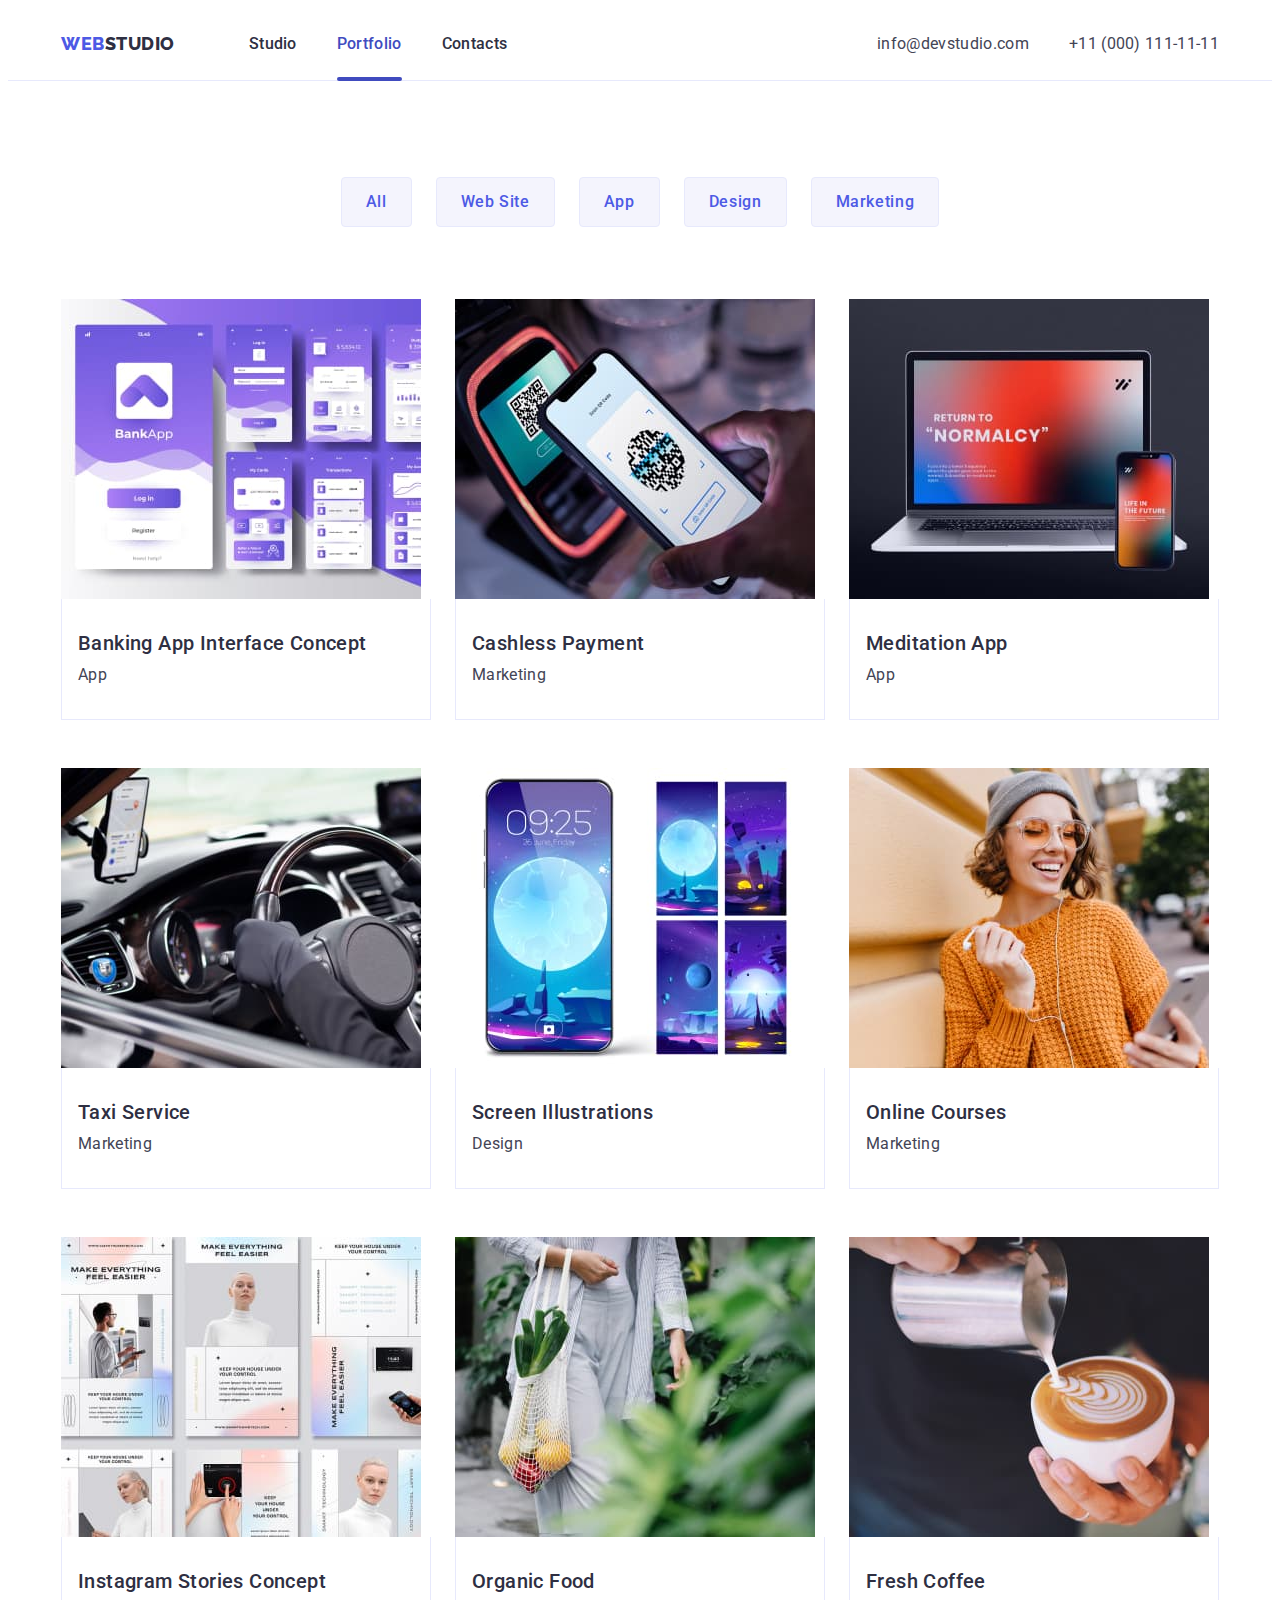
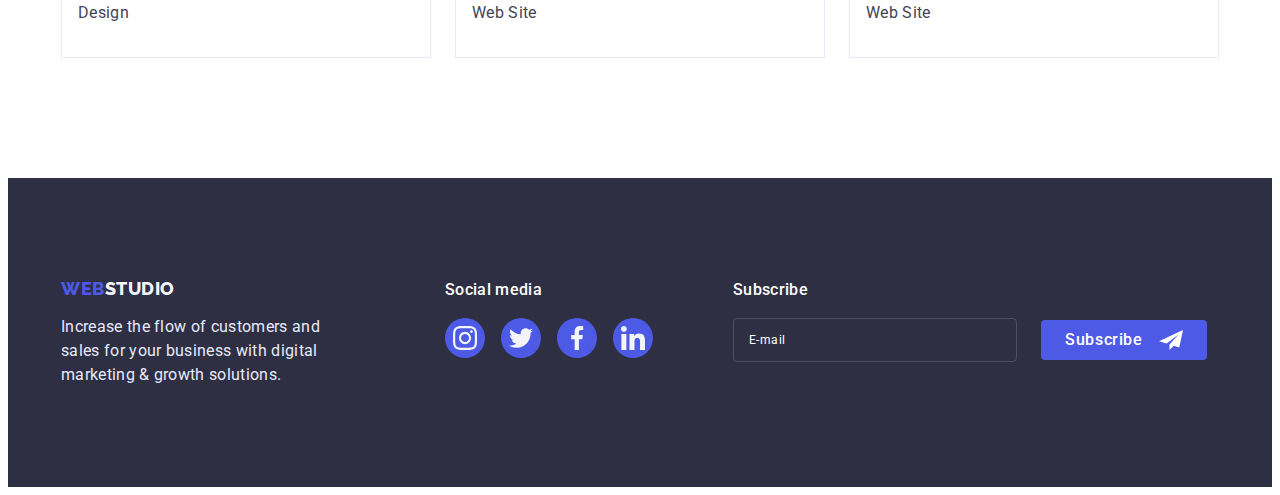
==== portfolio.html @ 62ada39b "Initial commit" ====
<!DOCTYPE html>
<html lang="en">
  <head>
    <meta charset="UTF-8" />
    <meta http-equiv="X-UA-Compatible" content="IE=edge" />
    <meta name="viewport" content="width=device-width, initial-scale=1.0" />
    <link rel="preconnect" href="https://fonts.googleapis.com" />
    <link rel="preconnect" href="https://fonts.gstatic.com" crossorigin />
    <link
      href="https://fonts.googleapis.com/css2?family=Raleway:wght@800&family=Roboto:wght@400;500;700;900&display=swap"
      rel="stylesheet"
    />
    <link
      rel="stylesheet"
      href="https://cdnjs.cloudflare.com/ajax/libs/modern-normalize/1.1.0/modern-normalize.min.css"
      integrity="sha512-wpPYUAdjBVSE4KJnH1VR1HeZfpl1ub8YT/NKx4PuQ5NmX2tKuGu6U/JRp5y+Y8XG2tV+wKQpNHVUX03MfMFn9Q=="
      crossorigin="anonymous"
      referrerpolicy="no-referrer"
    />
    <title>Portfolio</title>
    <link rel="stylesheet" href="./css/styles.css" />
  </head>
  <body>
    <!-- header -->
    <header class="header">
      <div class="header-container container">
        <nav class="header-nav">
          <a href="./index.html" class="header-logo link">
            Web<span class="logo-web">Studio</span>
          </a>

          <ul class="header-list list">
            <li class="header-item">
              <a href="./index.html" class="header-link link">Studio</a>
            </li>

            <li class="header-item">
              <a href="./portfolio.html" class="header-link link active"
                >Portfolio</a
              >
            </li>

            <li class="header-item">
              <a href="" class="header-link link">Contacts</a>
            </li>
          </ul>
        </nav>

        <address class="header-address">
          <ul class="header-adderess-list list">
            <li class="header-adderess-item">
              <a
                href="mailto:info@devstudio.com"
                class="header-address-link link"
                >info@devstudio.com</a
              >
            </li>

            <li class="header-adder-item">
              <a href="tel:+110001111111" class="header-address-link link"
                >+11 (000) 111-11-11</a
              >
            </li>
          </ul>
        </address>
      </div>
    </header>

    <!-- main -->
    <main>
      <section class="portfolio">
        <div class="container">
          <h1 class="visually-hidden">Portfolio</h1>
          <ul class="filters-list list">
            <li class="filters-item">
              <button type="button" class="filters-btn">All</button>
            </li>
            <li class="filters-item">
              <button type="button" class="filters-btn">Web Site</button>
            </li>
            <li class="filters-item">
              <button type="button" class="filters-btn">App</button>
            </li>
            <li class="filters-item">
              <button type="button" class="filters-btn">Design</button>
            </li>
            <li class="filters-item">
              <button type="button" class="filters-btn">Marketing</button>
            </li>
          </ul>

          <ul class="exemple-list list">
            <li class="exemple-item">
              <a href="#" class="exemple-link link"
                ><div class="exemple-cover-wrap">
                  <img
                    src="./images/portfolio/1.jpg"
                    alt="Banking App"
                    width="360"
                    height="300"
                  />
                  <p class="exemple-cover-text">
                    14 Stylish and User-Friendly App Design Concepts · Task
                    Manager App · Calorie Tracker App · Exotic Fruit Ecommerce
                    App · Cloud Storage App
                  </p>
                </div>
                <div class="card-tumb">
                  <h2 class="exemple-subtite">Banking App Interface Concept</h2>
                  <p class="exemple-text">App</p>
                </div>
              </a>
            </li>
            <li class="exemple-item">
              <a href="#" class="exemple-link link">
                <div class="exemple-cover-wrap">
                  <img
                    src="./images/portfolio/2.jpg"
                    alt="Cashless Payment"
                    width="360"
                    height="300"
                  />

                  <p class="exemple-cover-text">
                    14 Stylish and User-Friendly App Design Concepts · Task
                    Manager App · Calorie Tracker App · Exotic Fruit Ecommerce
                    App · Cloud Storage App
                  </p>
                </div>
                <div class="card-tumb">
                  <h2 class="exemple-subtite">Cashless Payment</h2>
                  <p class="exemple-text">Marketing</p>
                </div>
              </a>
            </li>
            <li class="exemple-item">
              <a href="#" class="exemple-link link">
                <div class="exemple-cover-wrap">
                  <img
                    src="./images/portfolio/3.jpg"
                    alt="Meditation App"
                    width="360"
                    height="300"
                  />

                  <p class="exemple-cover-text">
                    14 Stylish and User-Friendly App Design Concepts · Task
                    Manager App · Calorie Tracker App · Exotic Fruit Ecommerce
                    App · Cloud Storage App
                  </p>
                </div>
                <div class="card-tumb">
                  <h2 class="exemple-subtite">Meditation App</h2>
                  <p class="exemple-text">App</p>
                </div>
              </a>
            </li>
            <li class="exemple-item">
              <a href="#" class="exemple-link link">
                <div class="exemple-cover-wrap">
                  <img
                    src="./images/portfolio/4.jpg"
                    alt="Taxi Service"
                    width="360"
                    height="300"
                  />

                  <p class="exemple-cover-text">
                    14 Stylish and User-Friendly App Design Concepts · Task
                    Manager App · Calorie Tracker App · Exotic Fruit Ecommerce
                    App · Cloud Storage App
                  </p>
                </div>
                <div class="card-tumb">
                  <h2 class="exemple-subtite">Taxi Service</h2>
                  <p class="exemple-text">Marketing</p>
                </div>
              </a>
            </li>
            <li class="exemple-item">
              <a href="#" class="exemple-link link">
                <div class="exemple-cover-wrap">
                  <img
                    src="./images/portfolio/5.jpg"
                    alt="Screen Illustrations"
                    width="360"
                    height="300"
                  />

                  <p class="exemple-cover-text">
                    14 Stylish and User-Friendly App Design Concepts · Task
                    Manager App · Calorie Tracker App · Exotic Fruit Ecommerce
                    App · Cloud Storage App
                  </p>
                </div>
                <div class="card-tumb">
                  <h2 class="exemple-subtite">Screen Illustrations</h2>
                  <p class="exemple-text">Design</p>
                </div>
              </a>
            </li>
            <li class="exemple-item">
              <a href="#" class="exemple-link link">
                <div class="exemple-cover-wrap">
                  <img
                    src="./images/portfolio/6.jpg"
                    alt="Online Courses"
                    width="360"
                    height="300"
                  />

                  <p class="exemple-cover-text">
                    14 Stylish and User-Friendly App Design Concepts · Task
                    Manager App · Calorie Tracker App · Exotic Fruit Ecommerce
                    App · Cloud Storage App
                  </p>
                </div>
                <div class="card-tumb">
                  <h2 class="exemple-subtite">Online Courses</h2>
                  <p class="exemple-text">Marketing</p>
                </div>
              </a>
            </li>
            <li class="exemple-item">
              <a href="#" class="exemple-link link">
                <div class="exemple-cover-wrap">
                  <img
                    src="./images/portfolio/7.jpg"
                    alt="Instagram Stories Concept"
                    width="360"
                    height="300"
                  />

                  <p class="exemple-cover-text">
                    14 Stylish and User-Friendly App Design Concepts · Task
                    Manager App · Calorie Tracker App · Exotic Fruit Ecommerce
                    App · Cloud Storage App
                  </p>
                </div>
                <div class="card-tumb">
                  <h2 class="exemple-subtite">Instagram Stories Concept</h2>
                  <p class="exemple-text">Design</p>
                </div>
              </a>
            </li>
            <li class="exemple-item">
              <a href="#" class="exemple-link link">
                <div class="exemple-cover-wrap">
                  <img
                    src="./images/portfolio/8.jpg"
                    alt="Organic Food"
                    width="360"
                    height="300"
                  />

                  <p class="exemple-cover-text">
                    14 Stylish and User-Friendly App Design Concepts · Task
                    Manager App · Calorie Tracker App · Exotic Fruit Ecommerce
                    App · Cloud Storage App
                  </p>
                </div>
                <div class="card-tumb">
                  <h2 class="exemple-subtite">Organic Food</h2>
                  <p class="exemple-text">Web Site</p>
                </div>
              </a>
            </li>
            <li class="exemple-item">
              <a href="#" class="exemple-link link">
                <div class="exemple-cover-wrap">
                  <img
                    src="./images/portfolio/9.jpg"
                    alt="Fresh Coffee"
                    width="360"
                    height="300"
                  />

                  <p class="exemple-cover-text">
                    14 Stylish and User-Friendly App Design Concepts · Task
                    Manager App · Calorie Tracker App · Exotic Fruit Ecommerce
                    App · Cloud Storage App
                  </p>
                </div>
                <div class="card-tumb">
                  <h2 class="exemple-subtite">Fresh Coffee</h2>
                  <p class="exemple-text">Web Site</p>
                </div>
              </a>
            </li>
          </ul>
        </div>
      </section>
    </main>

    <!-- footer -->
    <footer class="footer">
      <div class="footer-container container">
        <div class="footer-info">
          <a href="./index.html" class="footer-logo link">
            Web
            <span class="footer-logo-studio">Studio</span>
          </a>
          <p class="footer-text">
            Increase the flow of customers and sales for
            your business with digital marketing & growth
            solutions.
          </p>
        </div>
        <div class="footer-soc">
          <h3 class="footer-soc-title">Social media</h3>
          <ul class="footer-soc-list list">
            <li class="footer-soc-item">
              <a href="" class="footer-soc-link link">
                <svg
                  class="footer-soc-icon"
                  width="24"
                  height="24"
                >
                  <use
                    href="./images/icons.svg#icon-instagram"
                  ></use>
                </svg>
              </a>
            </li>
            <li class="footer-soc-item">
              <a href="" class="footer-soc-link link">
                <svg
                  class="footer-soc-icon"
                  width="24"
                  height="24"
                >
                  <use
                    href="./images/icons.svg#icon-twitter"
                  ></use>
                </svg>
              </a>
            </li>
            <li class="footer-soc-item">
              <a href="" class="footer-soc-link link">
                <svg
                  class="footer-soc-icon"
                  width="24"
                  height="24"
                >
                  <use
                    href="./images/icons.svg#icon-facebook"
                  ></use>
                </svg>
              </a>
            </li>
            <li class="footer-soc-item">
              <a href="" class="footer-soc-link link">
                <svg
                  class="footer-soc-icon"
                  width="24"
                  height="24"
                >
                  <use
                    href="./images/icons.svg#icon-linkedin"
                  ></use>
                </svg>
              </a>
            </li>
          </ul>
        </div>
        <div class="footer-subscribe">
          <h3 class="footer-subscribe-title">Subscribe</h3>
          <form class="footer-subscribe-form">
            <input
              type="email"
              name="subscribe-email"
              id="subscribe-email"
              class="footer-subscribe-email"
              required
              placeholder=" "
            />
            <label for="subscribe-email" class="footer-subscribe-label"
              >E-mail</label
            >
            <button
              class="footer-subscribe-btn"
              type="submit"
            >
             Subscribe
              <svg width="24" height="24" class="footer-subscribe-btn-icon">
                <use href="./images/icons.svg#icon-telegram"></use>
              </svg>
            </button>
          </form>
        </div>
      </div>
    </footer>
  </body>
</html>
---- css/styles.css ----
:root {
  --color-iris: #4d5ae5ff;
  --color-ocean: #404bbfff;
  --color-navy-blue: #2e2f42ff;
  --color-green: #31d0aaff;
  --color-slate: #434455ff;
  --color-light-slate: #8e8f99ff;
  --color-cornflower: #e7e9fcff;
  --color-cloud: #f4f4fdff;
  --color-navy-blue-modal: #2e2f4266;
  --color-grey: #2e2f42b3;
  --color-white: #ffffff;
  --color-modal: #fcfcfc;
  --box-shadow-card: 0px 1px 6px rgba(46, 47, 66, 0.08),
    0px 1px 1px rgba(46, 47, 66, 0.16),
    0px 2px 1px rgba(46, 47, 66, 0.08);
  --box-shadow-btn: 0px 3px 1px rgba(0, 0, 0, 0.1),
    0px 2px 1px rgba(0, 0, 0, 0.08),
    0px 2px 2px rgba(0, 0, 0, 0.12);
}

p,
h1,
h2,
h3,
h4,
h5,
h6 {
  margin: 0;
}

ul {
  margin: 0;
  padding-left: 0;
}
img {
  display: block;
  max-width: 100%;
  height: auto;
}

button {
  display: block;
  cursor: pointer;
}

body {
  background-color: var(--color-white);
  font-family: "Roboto", sans-serif;
  color: var(--color-slate);
}

.list {
  list-style: none;
}

.link {
  text-decoration: none;
}
.container {
  width: 1158px;
  padding: 0 15px;
  margin: 0 auto;
}
.section {
  padding-top: 120px;
  padding-bottom: 120px;
}

.no-scroll {
  overflow: hidden;
}

.visually-hidden {
  position: absolute;
  width: 1px;
  height: 1px;
  margin: -1px;
  border: 0;
  padding: 0;

  clip: rect(0 0 0 0);
  overflow: hidden;
}
/* ---------------------------------HEADER-------------------------------- */
.header {
  border-bottom: 1px solid var(--color-cornflower);
}

.header-container {
  display: flex;
  align-items: center;
  padding-top: 24px;
  padding-bottom: 24px;
}

.header-nav {
  display: flex;
  gap: 74px;
}

.header-logo {
  font-family: "Raleway", sans-serif;
  font-weight: 800;
  font-size: 18px;
  line-height: 1.17;
  display: flex;
  align-items: center;
  letter-spacing: 0.03em;
  text-transform: uppercase;
  color: var(--color-iris);
}

.logo-web {
  color: var(--color-navy-blue);
}

.header-list {
  display: flex;
  gap: 40px;
}

.header-link {
  font-weight: 500;
  font-size: 16px;
  line-height: 1.5;
  letter-spacing: 0.02em;
  color: var(--color-navy-blue);

  transition: color 250ms cubic-bezier(0.4, 0, 0.2, 1);
}

.header-link:is(:hover, :focus) {
  color: var(--color-ocean);
}

.active {
  position: relative;
  color: var(--color-ocean);
}

.active::after {
  content: "";
  position: absolute;
  left: 0;
  bottom: -28px;
  width: 100%;
  height: 4px;
  border-radius: 2px;
  background-color: var(--color-ocean);
  display: block;
}

.header-address {
  font-style: normal;
  margin-left: auto;
}

.header-adderess-list {
  display: flex;
  gap: 40px;
}

.header-address-link {
  font-size: 16px;
  line-height: 1.5;
  letter-spacing: 0.02em;
  color: var(--color-slate);

  transition: color 250ms cubic-bezier(0.4, 0, 0.2, 1);
}

.header-address-link:is(:hover, :focus) {
  color: var(--color-ocean);
}

/* ---------------------------------HERO-------------------------------- */
.hero {
  max-width: 1440px;
  height: 600px;
  margin: 0 auto;
  background-color: var(--color-navy-blue);
  background-image: linear-gradient(
      rgba(46, 47, 66, 0.7),
      rgba(46, 47, 66, 0.7)
    ),
    url(../images/hero-bg.jpg);
  max-width: 1440px;
  background-repeat: no-repeat;
  background-position: center;
  background-size: cover;
}

.hero-container {
  padding: 188px 0;
}
.hero-title {
  max-width: 496px;
  font-size: 56px;
  line-height: 1.07;
  letter-spacing: 0.02em;
  color: var(--color-white);
  text-align: center;
  margin: 0 auto 48px;
}

.hero-btn {
  font-family: inherit;
  font-weight: 500;
  font-size: 16px;
  line-height: 1.5;
  letter-spacing: 0.04em;
  color: var(--color-white);
  background-color: var(--color-iris);
  border-radius: 4px;
  border: 0;
  padding: 16px 32px;
  margin: 0 auto;

  transition: background-color 250ms
    cubic-bezier(0.4, 0, 0.2, 1);
}

.hero-btn:is(:hover, :focus) {
  background-color: var(--color-ocean);
}

/* ---------------------------------SECTION1 OPTION-------------------------------- */
.option-list {
  display: flex;
  gap: 24px;
}

.option-item {
  width: calc((100%-72) / 4);
}

.option-icon-wrap {
  width: 100%;
  height: 112px;
  border-radius: 4%;
  background-color: var(--color-cloud);
  display: flex;
  align-items: center;
  justify-content: center;
  margin-bottom: 8px;
}

.option-subtitle {
  font-weight: 500;
  font-size: 20px;
  line-height: 1.2;
  letter-spacing: 0.02em;
  color: var(--color-navy-blue);
  padding-bottom: 8px;
}

.option-text {
  font-size: 16px;
  line-height: 1.5;
  letter-spacing: 0.02em;
}

/* ---------------------------------SECTION2 WORKS-------------------------------- */
.works-container {
  padding-bottom: 120px;
}

.works-title {
  font-size: 36px;
  line-height: 1.11;
  text-align: center;
  letter-spacing: 0.02em;
  text-transform: capitalize;
  color: var(--color-navy-blue);
  margin-bottom: 72px;
}

.works-list {
  display: flex;
  gap: 24px;
}

/* ---------------------------------SECTION3 TEAM -------------------------------- */
.team {
  background-color: var(--color-cloud);
}

.team-title {
  font-size: 36px;
  line-height: 1.11;
  text-align: center;
  letter-spacing: 0.02em;
  text-transform: capitalize;
  color: var(--color-navy-blue);
  margin-bottom: 72px;
}

.team-list {
  display: flex;
  gap: 24px;
}

.team-item {
  width: calc((100%-72px) / 4);
  background-color: var(--color-white);
  box-shadow: var(--box-shadow-card);
}

.team-item > .info {
  padding: 32px 16px;
  text-align: center;
}

.team-subtitle {
  font-weight: 500;
  font-size: 20px;
  line-height: 1.2;
  letter-spacing: 0.02em;
  color: var(--color-navy-blue);
  margin-bottom: 8px;
}

.team-text {
  font-size: 16px;
  line-height: 1.5;
  letter-spacing: 0.02em;
  margin-bottom: 8px;
}

.team-soc-list {
  display: flex;
  justify-content: center;
  gap: 24px;
}

.team-soc-item {
  width: 40px;
  height: 40px;
}

.team-soc-link {
  width: 100%;
  height: 100%;
  border-radius: 50%;
  background-color: var(--color-iris);
  display: flex;
  align-items: center;
  justify-content: center;
  color: var(--color-cloud);
  transition: background-color 250ms
    cubic-bezier(0.4, 0, 0.2, 1);
}

.team-soc-icon {
  fill: currentColor;
}

.team-soc-link:is(:hover, :focus) {
  background-color: var(--color-ocean);
}
/* ---------------------------------CUSTOMERS-------------------------------- */
.customers-title {
  font-weight: 700;
  font-size: 36px;
  line-height: 1.11;
  text-align: center;
  letter-spacing: 0.02em;
  text-transform: capitalize;
  color: var(--color-navy-blue);
  margin-bottom: 72px;
}

.customers-list {
  display: flex;
  justify-content: center;
  gap: 24px;
}

.customer-item {
  width: calc((100%-120px) / 6);
  height: 88px;
}
.customer-link {
  width: 100%;
  height: 100%;
  border-radius: 4px;
  display: flex;
  align-items: center;
  justify-content: center;
  color: var(--color-light-slate);
  border: 1px solid var(--color-light-slate);

  transition: color 250ms cubic-bezier(0.4, 0, 0.2, 1),
    border 250ms cubic-bezier(0.4, 0, 0.2, 1);
}

.customer-icon {
  fill: currentColor;
}

.customer-link:is(:hover, :focus) {
  color: var(--color-ocean);
  border: 1px solid var(--color-ocean);
}
/* ---------------------------------FOOTER-------------------------------- */
.footer {
  background-color: var(--color-navy-blue);
}
.footer-container {
  display: flex;
}
.footer-container {
  padding-top: 100px;
  padding-bottom: 100px;
}

.footer-info {
  margin-right: 120px;
}

.footer-logo {
  font-family: "Raleway", sans-serif;
  font-weight: 800;
  font-size: 18px;
  line-height: 1.17;
  display: flex;
  align-items: center;
  letter-spacing: 0.03em;
  text-transform: uppercase;
  color: var(--color-iris);
  margin-bottom: 16px;
}

.footer-logo-studio {
  color: var(--color-cloud);
}

.footer-text {
  font-size: 16px;
  line-height: 1.5;
  letter-spacing: 0.02em;
  color: var(--color-cornflower);
  width: 264px;
}

.footer-soc {
  margin-right: 80px;
}

.footer-soc-title {
  font-weight: 500;
  font-size: 16px;
  line-height: 1.5;
  letter-spacing: 0.02em;
  color: var(--color-white);
  margin-bottom: 16px;
}
.footer-soc-list {
  display: flex;
  justify-content: center;
  gap: 16px;
}

.footer-soc-item {
  width: 40px;
  height: 40px;
}
.footer-soc-link {
  width: 100%;
  height: 100%;
  border-radius: 50%;
  background-color: var(--color-iris);
  display: flex;
  align-items: center;
  justify-content: center;
  color: var(--color-cloud);
  transition: background-color 250ms
    cubic-bezier(0.4, 0, 0.2, 1);
}

.footer-soc-icon {
  fill: currentColor;
}

.footer-soc-link:is(:hover, :focus) {
  background-color: var(--color-green);
}

.footer-subscribe-title {
  display: block;
  font-weight: 500;
  font-size: 16px;
  line-height: 1.5;
  letter-spacing: 0.02em;
  color: var(--color-white);
  margin-bottom: 16px;
}
.footer-subscribe-form {
  display: flex;
  align-items: center;
  gap: 24px;
}

.footer-subscribe-email {
  position: relative;
  width: 264px;
  height: 40px;
  border: 1px solid var(--color-white);
  outline: transparent;
  opacity: 0.15;
  border-radius: 4px;
  background-color: transparent;
  font-weight: 400;
  font-size: 12px;
  line-height: 2;
  letter-spacing: 0.04em;
  color: var(--color-white);
  padding-left: 16px;
}

.footer-subscribe-label {
  position: absolute;
  font-weight: 400;
  font-size: 12px;
  line-height: 2;
  letter-spacing: 0.04em;
  color: var(--color-white);
  padding-left: 16px;
  opacity: 1;
  transition: transform 250ms cubic-bezier(0.4, 0, 0.2, 1),
    opacity 250ms cubic-bezier(0.4, 0, 0.2, 1);
}

.footer-subscribe-email:focus{
  opacity: 1;
}

.footer-subscribe-email:focus + .footer-subscribe-label,
.footer-subscribe-email:not(:placeholder-shown)
  + .footer-subscribe-label {
  transform: translateY(-100%);
  opacity: 0;
}

.footer-subscribe-btn {
  display: flex;
  font-family: inherit;
  font-weight: 500;
  font-size: 16px;
  line-height: 1.5;
  letter-spacing: 0.04em;
  color: var(--color-white);
  background-color: var(--color-iris);
  border-radius: 4px;
  border: 0;
  padding: 8px 24px;
}
.footer-subscribe-btn-icon {
  fill: currentColor;
  margin-left: 16px;
}

.footer-subscribe-btn:is(:hover, :focus) {
  background-color: var(--color-ocean);
}
/* ---------------------------------PORTFOLIO-------------------------------- */
/* ---------------------------------PORTFOLIO FILTERS-------------------------------- */
.portfolio {
  padding: 96px 0 120px;
}

.filters-list {
  display: flex;
  gap: 24px;
  justify-content: center;
  margin-bottom: 72px;
}

.filters-btn {
  font-family: inherit;
  font-weight: 500;
  font-size: 16px;
  line-height: 1.5;
  padding: 12px 24px;
  text-align: center;
  letter-spacing: 0.04em;
  color: var(--color-iris);
  background: var(--color-cloud);
  border: 1px solid var(--color-cornflower);
  border-radius: 4px;

  transition: color 250ms cubic-bezier(0.4, 0, 0.2, 1),
    background-color 250ms cubic-bezier(0.4, 0, 0.2, 1),
    border 250ms cubic-bezier(0.4, 0, 0.2, 1),
    box-shadow 250ms cubic-bezier(0.4, 0, 0.2, 1);
}

.filters-btn:is(:hover, :focus) {
  color: var(--color-white);
  background-color: var(--color-ocean);
  border: 1px solid var(--color-ocean);
  box-shadow: var(--box-shadow-btn);
}

/* ---------------------------------PORTFOLIO EXEMPLE-------------------------------- */
.exemple-list {
  display: flex;
  flex-wrap: wrap;
  gap: 48px 24px;
}

.exemple-item {
  width: calc((100% - 48px) / 3);

  transition: box-shadow 250ms cubic-bezier(0.4, 0, 0.2, 1);
}

.exemple-item:is(:hover, :focus) {
  box-shadow: var(--box-shadow-card);
}

.exemple-link {
  display: block;
}

.exemple-cover-wrap {
  position: relative;
  overflow: hidden;
}

.exemple-cover-text {
  position: absolute;
  top: 0;
  width: 100%;
  height: 100%;
  font-size: 16px;
  line-height: 1.5;
  letter-spacing: 0.02em;
  color: var(--color-cloud);
  background-color: var(--color-iris);
  padding: 32px 40px;
  transform: translateY(100%);

  transition: transform 250ms cubic-bezier(0.4, 0, 0.2, 1);
}

.exemple-link:is(:hover, :focus) .exemple-cover-text {
  transform: translateY(0);
}

.card-tumb {
  padding: 32px 16px;
  border: 1px solid var(--color-cornflower);
  border-top: none;
}

.exemple-subtite {
  font-weight: 500;
  font-size: 20px;
  line-height: 1.2;
  letter-spacing: 0.02em;
  color: var(--color-navy-blue);
  margin-bottom: 8px;
}

.exemple-text {
  font-size: 16px;
  line-height: 1.5;
  letter-spacing: 0.02em;
  color: var(--color-slate);
}

/* ---------------------------------MODAL-------------------------------- */
.backdrop {
  position: fixed;
  top: 0;
  width: 100%;
  height: 100%;
  background: var(--color-navy-blue-modal);

  transition: opacity 250ms cubic-bezier(0.4, 0, 0.2, 1),
    visibility 250ms cubic-bezier(0.4, 0, 0.2, 1);
}

.modal {
  position: absolute;
  width: 408px;
  min-height: 576px;
  background-color: var(--color-modal);
  border-radius: 4px;
  top: 50%;
  left: 50%;
  transform: translate(-50%, -50%) scale(1) rotate(0);
  opacity: 100%;
  padding: 24px;

  transition: transform 250ms cubic-bezier(0.4, 0, 0.2, 1),
    opacity 250ms cubic-bezier(0.4, 0, 0.2, 1);
}

.backdrop.is-hidden .modal {
  transform: translate(-50%, -50%) scale(2) rotate(270deg);
  opacity: 20%;
}

.modal-btn-close {
  width: 24px;
  height: 24px;
  background-color: var(--color-cornflower);
  border: 1px solid rgba(0, 0, 0, 0.1);
  border-radius: 50%;
  display: flex;
  justify-content: center;
  align-items: center;
  margin: 0 0 24px auto;

  transition: background-color 250ms
      cubic-bezier(0.4, 0, 0.2, 1),
    border 250ms cubic-bezier(0.4, 0, 0.2, 1);
}

.modal-btn-close:is(:hover, :focus) {
  background-color: var(--color-ocean);
  border: 0px;
}

.modal-title {
  font-weight: 500;
  font-size: 16px;
  line-height: 1.5;
  text-align: center;
  letter-spacing: 0.02em;
  color: var(--color-navy-blue);
}

.modal-label {
  font-weight: 400;
  font-size: 12px;
  line-height: 1.17;
  letter-spacing: 0.04em;
  color: var(--color-light-slate);
  margin-bottom: 4px;
}

.modal-wrap {
  position: relative;
  margin-bottom: 8px;
}
.modal-input {
  width: 100%;
  height: 45px;
  outline: transparent;
  border: 1px solid var(--color-navy-blue-modal);
  border-radius: 4px;
  padding-left: 38px;
  font-weight: 400;
  font-size: 12px;
  line-height: 1.17;
  letter-spacing: 0.04em;
  color: var(--color-navy-blue);
  transition: border-color 250ms
  cubic-bezier(0.4, 0, 0.2, 1);
}

.modal-input-icon {
  position: absolute;
  fill: currentColor;
  left: 16px;
  top: 50%;
  transform: translateY(-50%);
  transition: fill 250ms
  cubic-bezier(0.4, 0, 0.2, 1);
}

.modal-input:focus {
  border-color: var(--color-iris);
}

.modal-input:focus + .modal-input-icon {
  fill: var(--color-iris);
}

.modal-textarea {
  height: 120px;
  resize: none;
  padding: 8px 16px;
}

.modal-field {
  display: flex;
  align-items: center;
}

.modal-checkbox-wrap {
  margin: 16px auto 24px;
}

.modal-check-icon {
  display: flex;
  justify-content: center;
  align-items: center;
  width: 16px;
  height: 16px;
  margin-right: 8px;
  border: 1px solid var(--color-navy-blue-modal);
  border-radius: 2px;
  fill: transparent;

  transition: border-color 250ms
      cubic-bezier(0.4, 0, 0.2, 1),
    background-color 250ms cubic-bezier(0.4, 0, 0.2, 1),
    fill 250ms cubic-bezier(0.4, 0, 0.2, 1);
}

.modal-checkbox:checked + .modal-check-icon {
  border-color: transparent;
  background-color: var(--color-ocean);
  fill: var(--color-cloud);
}

.modal-label-check {
  margin: 0;
}

.modal-link {
  font-weight: 400;
  font-size: 12px;
  line-height: 1.33;
  letter-spacing: 0.04em;
  text-decoration-line: underline;
  color: var(--color-iris);
}

.modal-btn {
  width: 169px;
  height: 56px;
  font-family: inherit;
  font-weight: 500;
  font-size: 16px;
  line-height: 1.5;
  letter-spacing: 0.04em;
  color: var(--color-white);
  background-color: var(--color-iris);
  box-shadow: var(--box-shadow-btn);
  border-radius: 4px;
  border: 0;
  padding: 16px 32px;
  margin: 0 auto;

  transition: background-color 250ms
    cubic-bezier(0.4, 0, 0.2, 1);
}

.modal-btn:is(:hover, :focus) {
  background-color: var(--color-ocean);
}

.is-hidden {
  opacity: 0;
  visibility: hidden;
  pointer-events: none;
}
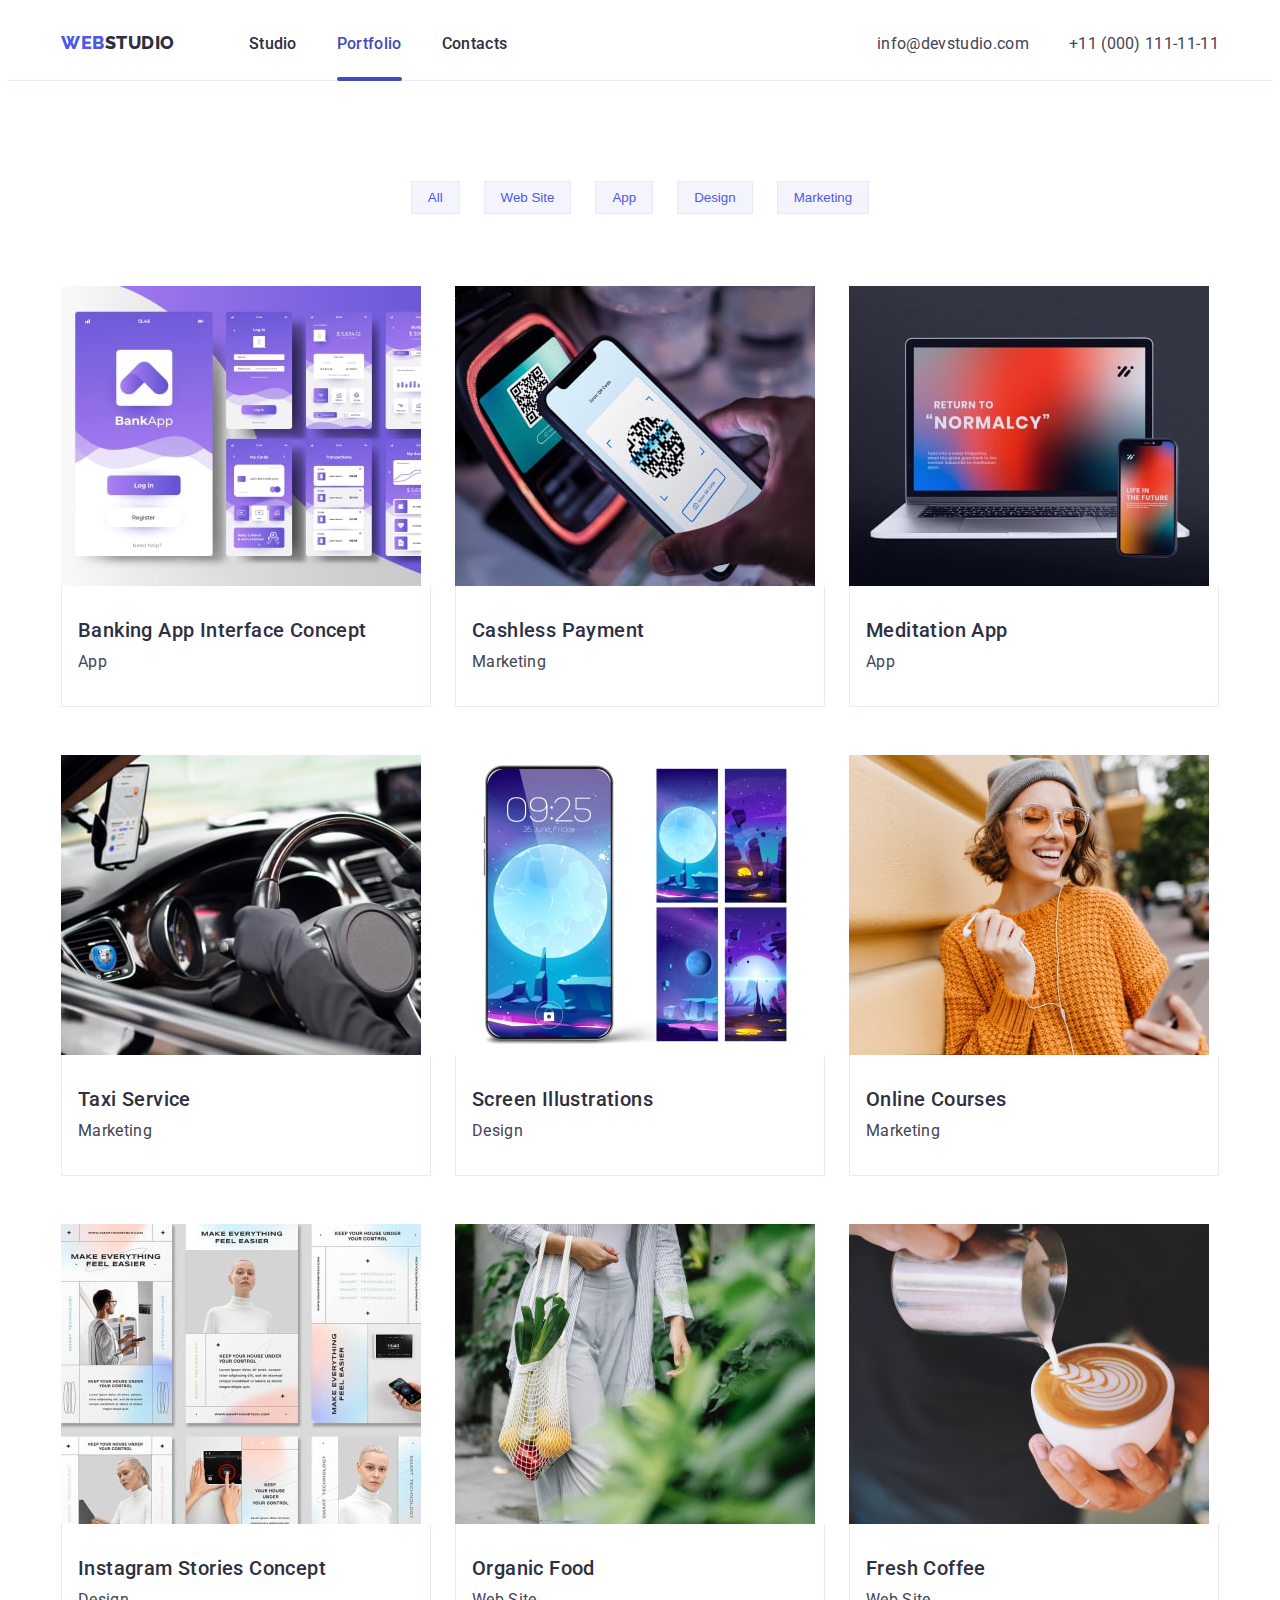
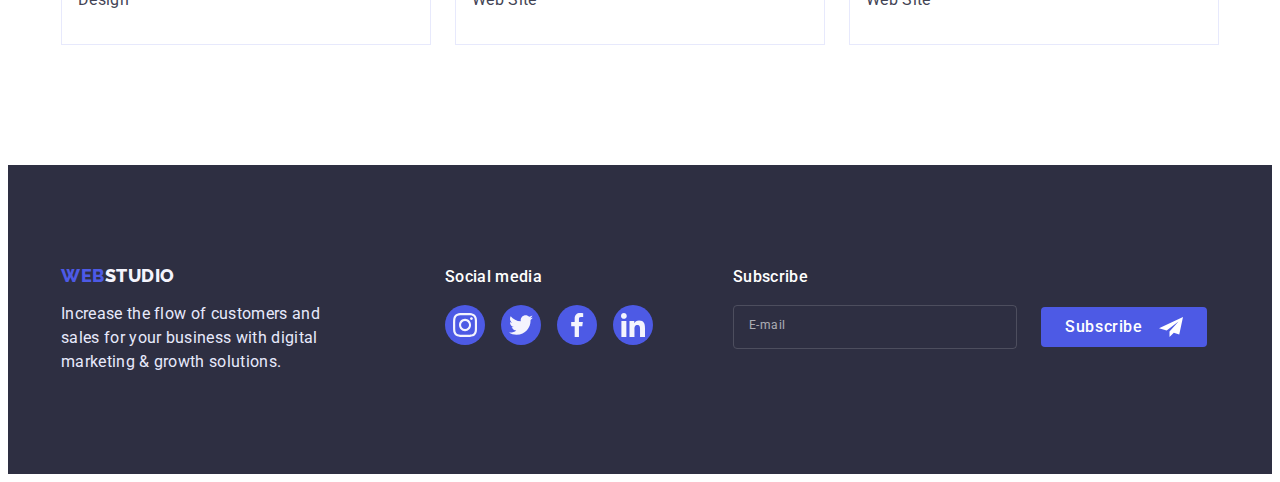
==== commit 4248a55d: "version 1" ====
--- a/portfolio.html
+++ b/portfolio.html
@@ -3,9 +3,19 @@
   <head>
     <meta charset="UTF-8" />
     <meta http-equiv="X-UA-Compatible" content="IE=edge" />
-    <meta name="viewport" content="width=device-width, initial-scale=1.0" />
-    <link rel="preconnect" href="https://fonts.googleapis.com" />
-    <link rel="preconnect" href="https://fonts.gstatic.com" crossorigin />
+    <meta
+      name="viewport"
+      content="width=device-width, initial-scale=1.0"
+    />
+    <link
+      rel="preconnect"
+      href="https://fonts.googleapis.com"
+    />
+    <link
+      rel="preconnect"
+      href="https://fonts.gstatic.com"
+      crossorigin
+    />
     <link
       href="https://fonts.googleapis.com/css2?family=Raleway:wght@800&family=Roboto:wght@400;500;700;900&display=swap"
       rel="stylesheet"
@@ -19,36 +29,48 @@
     />
     <title>Portfolio</title>
     <link rel="stylesheet" href="./css/styles.css" />
+    <link rel="stylesheet" href="./css/media.css" />
   </head>
+
   <body>
-    <!-- header -->
+    <!-- ---------------------------HEADER--------------------------- -->
     <header class="header">
       <div class="header-container container">
         <nav class="header-nav">
-          <a href="./index.html" class="header-logo link">
-            Web<span class="logo-web">Studio</span>
+          <a href="./index.html" class="logo link">
+            Web<span class="header-logo-studio"
+              >Studio</span
+            >
           </a>
 
-          <ul class="header-list list">
-            <li class="header-item">
-              <a href="./index.html" class="header-link link">Studio</a>
-            </li>
-
-            <li class="header-item">
-              <a href="./portfolio.html" class="header-link link active"
+          <ul class="header-nav-list list">
+            <li class="header-nav-item">
+              <a
+                href="./index.html"
+                class="header-nav-link link"
+                >Studio</a
+              >
+            </li>
+
+            <li class="header-nav-item">
+              <a
+                href="./portfolio.html"
+                class="header-nav-link link active"
                 >Portfolio</a
               >
             </li>
 
-            <li class="header-item">
-              <a href="" class="header-link link">Contacts</a>
+            <li class="header-nav-item">
+              <a href="" class="header-nav-link link"
+                >Contacts</a
+              >
             </li>
           </ul>
         </nav>
 
         <address class="header-address">
-          <ul class="header-adderess-list list">
-            <li class="header-adderess-item">
+          <ul class="header-address-list list">
+            <li class="header-address-item">
               <a
                 href="mailto:info@devstudio.com"
                 class="header-address-link link"
@@ -56,16 +78,164 @@
               >
             </li>
 
-            <li class="header-adder-item">
-              <a href="tel:+110001111111" class="header-address-link link"
+            <li class="header-address-item">
+              <a
+                href="tel:+110001111111"
+                class="header-address-link link"
                 >+11 (000) 111-11-11</a
               >
             </li>
           </ul>
         </address>
+        <button
+          class="header-btn-menu"
+          data-menu-open
+          type="button"
+        >
+          <svg
+            class="header-icon-menu"
+            width="32"
+            height="22"
+          >
+            <use
+              href="./images/icons.svg#icon-menu-open"
+            ></use>
+          </svg>
+        </button>
+      </div>
+
+      <div class="mob-menu is-hidden" data-menu>
+        <div>
+          <button
+            type="button"
+            data-menu-close
+            class="btn-close"
+          >
+            <svg class="icon-close" width="8" height="8">
+              <use
+                href="./images/icons.svg#icon-close"
+              ></use>
+            </svg>
+          </button>
+
+          <nav class="mob-menu-nav">
+            <ul class="mob-menu-nav-list list">
+              <li class="mob-menu-nav-item">
+                <a
+                  href="./index.html"
+                  class="mob-menu-nav-link link"
+                  >Studio</a
+                >
+              </li>
+
+              <li class="mob-menu-nav-item">
+                <a
+                  href="./portfolio.html"
+                  class="mob-menu-nav-link link active"
+                  >Portfolio</a
+                >
+              </li>
+
+              <li class="mob-menu-nav-item">
+                <a href="" class="mob-menu-nav-link link"
+                  >Contacts</a
+                >
+              </li>
+            </ul>
+          </nav>
+        </div>
+
+        <div>
+          <address class="mob-menu-address">
+            <ul class="mob-menu-address-list list">
+              <li class="mob-menu-address-item">
+                <a
+                  href="tel:+110001111111"
+                  class="mob-menu-address-tel link"
+                  >+11 (000) 111-11-11</a
+                >
+              </li>
+
+              <li class="mob-menu-address-item">
+                <a
+                  href="mailto:info@devstudio.com"
+                  class="mob-menu-address-mail link"
+                  >info@devstudio.com</a
+                >
+              </li>
+            </ul>
+          </address>
+          <ul class="mob-menu-soc-list soc-list list">
+            <li class="mob-menu-soc-item soc-item">
+              <a
+                href=""
+                class="mob-menu-soc-link soc-link link"
+              >
+                <svg
+                  class="mob-menu-soc-icon soc-icon"
+                  width="24"
+                  height="24"
+                >
+                  <use
+                    href="./images/icons.svg#icon-instagram"
+                  ></use>
+                </svg>
+              </a>
+            </li>
+            <li class="mob-menu-soc-item soc-item">
+              <a
+                href=""
+                class="mob-menu-soc-link soc-link link"
+              >
+                <svg
+                  class="mob-menu-soc-icon soc-icon"
+                  width="24"
+                  height="24"
+                >
+                  <use
+                    href="./images/icons.svg#icon-twitter"
+                  ></use>
+                </svg>
+              </a>
+            </li>
+            <li class="mob-menu-soc-item soc-item">
+              <a
+                href=""
+                class="mob-menu-soc-link soc-link link"
+              >
+                <svg
+                  class="mob-menu-soc-icon soc-icon"
+                  width="24"
+                  height="24"
+                >
+                  <use
+                    href="./images/icons.svg#icon-facebook"
+                  ></use>
+                </svg>
+              </a>
+            </li>
+            <li class="mob-menu-soc-item soc-item">
+              <a
+                href=""
+                class="mob-menu-soc-link soc-link link"
+              >
+                <svg
+                  class="mob-menu-soc-icon soc-icon"
+                  width="24"
+                  height="24"
+                >
+                  <use
+                    href="./images/icons.svg#icon-linkedin"
+                  ></use>
+                </svg>
+              </a>
+            </li>
+          </ul>
+        </div>
       </div>
     </header>
 
+    <!-- ---------------------------MAIN--------------------------- -->
     <!-- main -->
     <main>
       <section class="portfolio">
@@ -73,19 +243,29 @@
           <h1 class="visually-hidden">Portfolio</h1>
           <ul class="filters-list list">
             <li class="filters-item">
-              <button type="button" class="filters-btn">All</button>
+              <button type="button" class="filters-btn">
+                All
+              </button>
             </li>
             <li class="filters-item">
-              <button type="button" class="filters-btn">Web Site</button>
+              <button type="button" class="filters-btn">
+                Web Site
+              </button>
             </li>
             <li class="filters-item">
-              <button type="button" class="filters-btn">App</button>
+              <button type="button" class="filters-btn">
+                App
+              </button>
             </li>
             <li class="filters-item">
-              <button type="button" class="filters-btn">Design</button>
+              <button type="button" class="filters-btn">
+                Design
+              </button>
             </li>
             <li class="filters-item">
-              <button type="button" class="filters-btn">Marketing</button>
+              <button type="button" class="filters-btn">
+                Marketing
+              </button>
             </li>
           </ul>
 
@@ -93,20 +273,50 @@
             <li class="exemple-item">
               <a href="#" class="exemple-link link"
                 ><div class="exemple-cover-wrap">
-                  <img
-                    src="./images/portfolio/1.jpg"
-                    alt="Banking App"
-                    width="360"
-                    height="300"
+                  <picture>
+                    <source
+                      srcset="
+                        ./images/desktop/portfolio/p1-desktop.jpg    1x,
+                        ./images/desktop/portfolio/p1-desktop@2x.jpg 2x
+                      "
+                      media="(min-width: 1200px)"
+                    />
+                    <source
+                      srcset="
+                        ./images/tablet/portfolio/p1-tablet.jpg    1x,
+                        ./images/tablet/portfolio/p1-tablet@2x.jpg 2x
+                      "
+                      media="(min-width: 768px)"
+                    />
+                    <source
+                      srcset="
+                        ./images/mob/portfolio/p1-mob.jpg    1x,
+                        ./images/mob/portfolio/p1-mob@2x.jpg 2x
+                      "
+                      media="(max-width: 767px)"
+                    />
+                    <img
+                    srcset="
+                      ./images/mob/portfolio/p1-mob.jpg         396w,
+                      ./images/tablet/portfolio/p1-tablet.jpg   356w,
+                      ./images/desktop/portfolio/p1-desktop.jpg 360w
+                    "
+                    src="./images/mob/portfolio/p1-mob.jpg"
+                    alt="Cashless Payment"
                   />
+
+                  </picture>
                   <p class="exemple-cover-text">
-                    14 Stylish and User-Friendly App Design Concepts · Task
-                    Manager App · Calorie Tracker App · Exotic Fruit Ecommerce
-                    App · Cloud Storage App
+                    14 Stylish and User-Friendly App Design
+                    Concepts · Task Manager App · Calorie
+                    Tracker App · Exotic Fruit Ecommerce App
+                    · Cloud Storage App
                   </p>
                 </div>
                 <div class="card-tumb">
-                  <h2 class="exemple-subtite">Banking App Interface Concept</h2>
+                  <h2 class="exemple-subtite">
+                    Banking App Interface Concept
+                  </h2>
                   <p class="exemple-text">App</p>
                 </div>
               </a>
@@ -114,21 +324,51 @@
             <li class="exemple-item">
               <a href="#" class="exemple-link link">
                 <div class="exemple-cover-wrap">
-                  <img
-                    src="./images/portfolio/2.jpg"
+                  <picture>
+                    <source
+                      srcset="
+                        ./images/desktop/portfolio/p2-desktop.jpg    1x,
+                        ./images/desktop/portfolio/p2-desktop@2x.jpg 2x
+                      "
+                      media="(min-width: 1200px)"
+                    />
+                    <source
+                      srcset="
+                        ./images/tablet/portfolio/p2-tablet.jpg    1x,
+                        ./images/tablet/portfolio/p2-tablet@2x.jpg 2x
+                      "
+                      media="(min-width: 768px)"
+                    />
+                    <source
+                      srcset="
+                        ./images/mob/portfolio/p2-mob.jpg    1x,
+                        ./images/mob/portfolio/p2-mob@2x.jpg 2x
+                      "
+                      media="(max-width: 676px)"
+                    />
+                    <img
+                    srcset="
+                      ./images/mob/portfolio/p2-mob.jpg         396w,
+                      ./images/tablet/portfolio/p2-tablet.jpg   356w,
+                      ./images/desktop/portfolio/p2-desktop.jpg 360w
+                    "
+                    src="./images/mob/portfolio/p2-mob.jpg"
                     alt="Cashless Payment"
-                    width="360"
-                    height="300"
                   />
 
+                  </picture>
+
                   <p class="exemple-cover-text">
-                    14 Stylish and User-Friendly App Design Concepts · Task
-                    Manager App · Calorie Tracker App · Exotic Fruit Ecommerce
-                    App · Cloud Storage App
+                    14 Stylish and User-Friendly App Design
+                    Concepts · Task Manager App · Calorie
+                    Tracker App · Exotic Fruit Ecommerce App
+                    · Cloud Storage App
                   </p>
                 </div>
                 <div class="card-tumb">
-                  <h2 class="exemple-subtite">Cashless Payment</h2>
+                  <h2 class="exemple-subtite">
+                    Cashless Payment
+                  </h2>
                   <p class="exemple-text">Marketing</p>
                 </div>
               </a>
@@ -136,21 +376,51 @@
             <li class="exemple-item">
               <a href="#" class="exemple-link link">
                 <div class="exemple-cover-wrap">
-                  <img
-                    src="./images/portfolio/3.jpg"
-                    alt="Meditation App"
-                    width="360"
-                    height="300"
+                  <picture>
+                    <source
+                      srcset="
+                        ./images/desktop/portfolio/p3-desktop.jpg    1x,
+                        ./images/desktop/portfolio/p3-desktop@2x.jpg 2x
+                      "
+                      media="(min-width: 1200px)"
+                    />
+                    <source
+                      srcset="
+                        ./images/tablet/portfolio/p3-tablet.jpg    1x,
+                        ./images/tablet/portfolio/p3-tablet@2x.jpg 2x
+                      "
+                      media="(min-width: 768px)"
+                    />
+                    <source
+                      srcset="
+                        ./images/mob/portfolio/p3-mob.jpg    1x,
+                        ./images/mob/portfolio/p3-mob@2x.jpg 2x
+                      "
+                      media="(max-width: 767px)"
+                    />
+                    <img
+                    srcset="
+                      ./images/mob/portfolio/p3-mob.jpg         396w,
+                      ./images/tablet/portfolio/p3-tablet.jpg   356w,
+                      ./images/desktop/portfolio/p3-desktop.jpg 360w
+                    "
+                    src="./images/mob/portfolio/p3-mob.jpg"
+                    alt="Cashless Payment"
                   />
 
+                  </picture>
+
                   <p class="exemple-cover-text">
-                    14 Stylish and User-Friendly App Design Concepts · Task
-                    Manager App · Calorie Tracker App · Exotic Fruit Ecommerce
-                    App · Cloud Storage App
+                    14 Stylish and User-Friendly App Design
+                    Concepts · Task Manager App · Calorie
+                    Tracker App · Exotic Fruit Ecommerce App
+                    · Cloud Storage App
                   </p>
                 </div>
                 <div class="card-tumb">
-                  <h2 class="exemple-subtite">Meditation App</h2>
+                  <h2 class="exemple-subtite">
+                    Meditation App
+                  </h2>
                   <p class="exemple-text">App</p>
                 </div>
               </a>
@@ -158,21 +428,51 @@
             <li class="exemple-item">
               <a href="#" class="exemple-link link">
                 <div class="exemple-cover-wrap">
-                  <img
-                    src="./images/portfolio/4.jpg"
-                    alt="Taxi Service"
-                    width="360"
-                    height="300"
+                  <picture>
+                    <source
+                      srcset="
+                        ./images/desktop/portfolio/p4-desktop.jpg    1x,
+                        ./images/desktop/portfolio/p4-desktop@2x.jpg 2x
+                      "
+                      media="(min-width: 1200px)"
+                    />
+                    <source
+                      srcset="
+                        ./images/tablet/portfolio/p4-tablet.jpg    1x,
+                        ./images/tablet/portfolio/p4-tablet@2x.jpg 2x
+                      "
+                      media="(min-width: 768px)"
+                    />
+                    <source
+                      srcset="
+                        ./images/mob/portfolio/p4-mob.jpg    1x,
+                        ./images/mob/portfolio/p4-mob@2x.jpg 2x
+                      "
+                      media="(max-width: 767px)"
+                    />
+                    <img
+                    srcset="
+                      ./images/mob/portfolio/p4-mob.jpg         396w,
+                      ./images/tablet/portfolio/p4-tablet.jpg   356w,
+                      ./images/desktop/portfolio/p4-desktop.jpg 360w
+                    "
+                    src="./images/mob/portfolio/p4-mob.jpg"
+                    alt="Cashless Payment"
                   />
 
+                  </picture>
+
                   <p class="exemple-cover-text">
-                    14 Stylish and User-Friendly App Design Concepts · Task
-                    Manager App · Calorie Tracker App · Exotic Fruit Ecommerce
-                    App · Cloud Storage App
+                    14 Stylish and User-Friendly App Design
+                    Concepts · Task Manager App · Calorie
+                    Tracker App · Exotic Fruit Ecommerce App
+                    · Cloud Storage App
                   </p>
                 </div>
                 <div class="card-tumb">
-                  <h2 class="exemple-subtite">Taxi Service</h2>
+                  <h2 class="exemple-subtite">
+                    Taxi Service
+                  </h2>
                   <p class="exemple-text">Marketing</p>
                 </div>
               </a>
@@ -180,21 +480,51 @@
             <li class="exemple-item">
               <a href="#" class="exemple-link link">
                 <div class="exemple-cover-wrap">
-                  <img
-                    src="./images/portfolio/5.jpg"
-                    alt="Screen Illustrations"
-                    width="360"
-                    height="300"
+                  <picture>
+                    <source
+                      srcset="
+                        ./images/desktop/portfolio/p5-desktop.jpg    1x,
+                        ./images/desktop/portfolio/p5-desktop@2x.jpg 2x
+                      "
+                      media="(min-width: 1200px)"
+                    />
+                    <source
+                      srcset="
+                        ./images/tablet/portfolio/p5-tablet.jpg    1x,
+                        ./images/tablet/portfolio/p5-tablet@2x.jpg 2x
+                      "
+                      media="(min-width: 768px)"
+                    />
+                    <source
+                      srcset="
+                        ./images/mob/portfolio/p5-mob.jpg    1x,
+                        ./images/mob/portfolio/p5-mob@2x.jpg 2x
+                      "
+                      media="(max-width: 767px)"
+                    />
+                    <img
+                    srcset="
+                      ./images/mob/portfolio/p5-mob.jpg         396w,
+                      ./images/tablet/portfolio/p5-tablet.jpg   356w,
+                      ./images/desktop/portfolio/p5-desktop.jpg 360w
+                    "
+                    src="./images/mob/portfolio/p5-mob.jpg"
+                    alt="Cashless Payment"
                   />
 
+                  </picture>
+
                   <p class="exemple-cover-text">
-                    14 Stylish and User-Friendly App Design Concepts · Task
-                    Manager App · Calorie Tracker App · Exotic Fruit Ecommerce
-                    App · Cloud Storage App
+                    14 Stylish and User-Friendly App Design
+                    Concepts · Task Manager App · Calorie
+                    Tracker App · Exotic Fruit Ecommerce App
+                    · Cloud Storage App
                   </p>
                 </div>
                 <div class="card-tumb">
-                  <h2 class="exemple-subtite">Screen Illustrations</h2>
+                  <h2 class="exemple-subtite">
+                    Screen Illustrations
+                  </h2>
                   <p class="exemple-text">Design</p>
                 </div>
               </a>
@@ -202,21 +532,51 @@
             <li class="exemple-item">
               <a href="#" class="exemple-link link">
                 <div class="exemple-cover-wrap">
-                  <img
-                    src="./images/portfolio/6.jpg"
-                    alt="Online Courses"
-                    width="360"
-                    height="300"
+                  <picture>
+                    <source
+                      srcset="
+                        ./images/desktop/portfolio/p6-desktop.jpg    1x,
+                        ./images/desktop/portfolio/p6-desktop@2x.jpg 2x
+                      "
+                      media="(min-width: 1200px)"
+                    />
+                    <source
+                      srcset="
+                        ./images/tablet/portfolio/p6-tablet.jpg    1x,
+                        ./images/tablet/portfolio/p6-tablet@2x.jpg 2x
+                      "
+                      media="(min-width: 768px)"
+                    />
+                    <source
+                      srcset="
+                        ./images/mob/portfolio/p6-mob.jpg    1x,
+                        ./images/mob/portfolio/p6-mob@2x.jpg 2x
+                      "
+                      media="(max-width: 767px)"
+                    />
+                    <img
+                    srcset="
+                      ./images/mob/portfolio/p6-mob.jpg         396w,
+                      ./images/tablet/portfolio/p6-tablet.jpg   356w,
+                      ./images/desktop/portfolio/p6-desktop.jpg 360w
+                    "
+                    src="./images/mob/portfolio/p6-mob.jpg"
+                    alt="Cashless Payment"
                   />
 
+                  </picture>
+
                   <p class="exemple-cover-text">
-                    14 Stylish and User-Friendly App Design Concepts · Task
-                    Manager App · Calorie Tracker App · Exotic Fruit Ecommerce
-                    App · Cloud Storage App
+                    14 Stylish and User-Friendly App Design
+                    Concepts · Task Manager App · Calorie
+                    Tracker App · Exotic Fruit Ecommerce App
+                    · Cloud Storage App
                   </p>
                 </div>
                 <div class="card-tumb">
-                  <h2 class="exemple-subtite">Online Courses</h2>
+                  <h2 class="exemple-subtite">
+                    Online Courses
+                  </h2>
                   <p class="exemple-text">Marketing</p>
                 </div>
               </a>
@@ -224,65 +584,154 @@
             <li class="exemple-item">
               <a href="#" class="exemple-link link">
                 <div class="exemple-cover-wrap">
-                  <img
-                    src="./images/portfolio/7.jpg"
-                    alt="Instagram Stories Concept"
-                    width="360"
-                    height="300"
+                  <picture>
+                    <source
+                      srcset="
+                        ./images/desktop/portfolio/p7-desktop.jpg    1x,
+                        ./images/desktop/portfolio/p7-desktop@2x.jpg 2x
+                      "
+                      media="(min-width: 1200px)"
+                    />
+                    <source
+                      srcset="
+                        ./images/tablet/portfolio/p7-tablet.jpg    1x,
+                        ./images/tablet/portfolio/p7-tablet@2x.jpg 2x
+                      "
+                      media="(min-width: 768px)"
+                    />
+                    <source
+                      srcset="
+                        ./images/mob/portfolio/p7-mob.jpg    1x,
+                        ./images/mob/portfolio/p7-mob@2x.jpg 2x
+                      "
+                      media="(max-width: 767px)"
+                    />
+                    <img
+                    srcset="
+                      ./images/mob/portfolio/p7-mob.jpg         396w,
+                      ./images/tablet/portfolio/p7-tablet.jpg   356w,
+                      ./images/desktop/portfolio/p7-desktop.jpg 360w
+                    "
+                    src="./images/mob/portfolio/p7-mob.jpg"
+                    alt="Cashless Payment"
                   />
 
+                  </picture>
+
                   <p class="exemple-cover-text">
-                    14 Stylish and User-Friendly App Design Concepts · Task
-                    Manager App · Calorie Tracker App · Exotic Fruit Ecommerce
-                    App · Cloud Storage App
+                    14 Stylish and User-Friendly App Design
+                    Concepts · Task Manager App · Calorie
+                    Tracker App · Exotic Fruit Ecommerce App
+                    · Cloud Storage App
                   </p>
                 </div>
                 <div class="card-tumb">
-                  <h2 class="exemple-subtite">Instagram Stories Concept</h2>
+                  <h2 class="exemple-subtite">
+                    Instagram Stories Concept
+                  </h2>
                   <p class="exemple-text">Design</p>
+                </div>
+              </a>
+            </li>
+            <li class="exemple-item">
+              <a href="#" class="exemple-link link">
+                <div class="exemple-cover-wrap" width="360">
+                  <picture>
+                    <source
+                      srcset="
+                        ./images/desktop/portfolio/p8-desktop.jpg    1x,
+                        ./images/desktop/portfolio/p8-desktop@2x.jpg 2x
+                      "
+                      media="(min-width: 1200px)"
+                    />
+                    <source
+                      srcset="
+                        ./images/tablet/portfolio/p8-tablet.jpg    1x,
+                        ./images/tablet/portfolio/p8-tablet@2x.jpg 2x
+                      "
+                      media="(min-width: 768px)"
+                    />
+                    <source
+                      srcset="
+                        ./images/mob/portfolio/p8-mob.jpg    1x,
+                        ./images/mob/portfolio/p8-mob@2x.jpg 2x
+                      "
+                      media="(max-width: 767px)"
+                    />
+                    <img
+                    srcset="
+                      ./images/mob/portfolio/p8-mob.jpg         396w,
+                      ./images/tablet/portfolio/p8-tablet.jpg   356w,
+                      ./images/desktop/portfolio/p8-desktop.jpg 360w
+                    "
+                    src="./images/mob/portfolio/p8-mob.jpg"
+                    alt="Cashless Payment"
+                  />
+
+                  </picture>
+
+                  <p class="exemple-cover-text">
+                    14 Stylish and User-Friendly App Design
+                    Concepts · Task Manager App · Calorie
+                    Tracker App · Exotic Fruit Ecommerce App
+                    · Cloud Storage App
+                  </p>
+                </div>
+                <div class="card-tumb">
+                  <h2 class="exemple-subtite">
+                    Organic Food
+                  </h2>
+                  <p class="exemple-text">Web Site</p>
                 </div>
               </a>
             </li>
             <li class="exemple-item">
               <a href="#" class="exemple-link link">
                 <div class="exemple-cover-wrap">
-                  <img
-                    src="./images/portfolio/8.jpg"
-                    alt="Organic Food"
-                    width="360"
-                    height="300"
-                  />
+                  <picture>
+                    <source
+                      srcset="
+                        ./images/desktop/portfolio/p9-desktop.jpg    1x,
+                        ./images/desktop/portfolio/p9-desktop@2x.jpg 2x
+                      "
+                      media="(min-width: 1200px)"
+                    />
+                    <source
+                      srcset="
+                        ./images/tablet/portfolio/p9-tablet.jpg    1x,
+                        ./images/tablet/portfolio/p9-tablet@2x.jpg 2x
+                      "
+                      media="(min-width: 768px)"
+                    />
+                    <source
+                      srcset="
+                        ./images/mob/portfolio/p9-mob.jpg    1x,
+                        ./images/mob/portfolio/p9-mob@2x.jpg 2x
+                      "
+                      media="(max-width: 767px)"
+                    />
+                    <img
+                      srcset="
+                        ./images/mob/portfolio9p1-mob.jpg         396w,
+                        ./images/tablet/portfolio9p1-tablet.jpg   356w,
+                        ./images/desktop/portfolio9p1-desktop.jpg 360w
+                      "
+                      src="./images/mob/portfolio9p1-mob.jpg"
+                      alt="Cashless Payment"
+                    />
+                  </picture>
 
                   <p class="exemple-cover-text">
-                    14 Stylish and User-Friendly App Design Concepts · Task
-                    Manager App · Calorie Tracker App · Exotic Fruit Ecommerce
-                    App · Cloud Storage App
+                    14 Stylish and User-Friendly App Design
+                    Concepts · Task Manager App · Calorie
+                    Tracker App · Exotic Fruit Ecommerce App
+                    · Cloud Storage App
                   </p>
                 </div>
                 <div class="card-tumb">
-                  <h2 class="exemple-subtite">Organic Food</h2>
-                  <p class="exemple-text">Web Site</p>
-                </div>
-              </a>
-            </li>
-            <li class="exemple-item">
-              <a href="#" class="exemple-link link">
-                <div class="exemple-cover-wrap">
-                  <img
-                    src="./images/portfolio/9.jpg"
-                    alt="Fresh Coffee"
-                    width="360"
-                    height="300"
-                  />
-
-                  <p class="exemple-cover-text">
-                    14 Stylish and User-Friendly App Design Concepts · Task
-                    Manager App · Calorie Tracker App · Exotic Fruit Ecommerce
-                    App · Cloud Storage App
-                  </p>
-                </div>
-                <div class="card-tumb">
-                  <h2 class="exemple-subtite">Fresh Coffee</h2>
+                  <h2 class="exemple-subtite">
+                    Fresh Coffee
+                  </h2>
                   <p class="exemple-text">Web Site</p>
                 </div>
               </a>
@@ -292,13 +741,16 @@
       </section>
     </main>
 
-    <!-- footer -->
+    <!-- ---------------------------FOOTER--------------------------- -->
     <footer class="footer">
-      <div class="footer-container container">
+      <div
+        class="footer-container narrow-container container"
+      >
         <div class="footer-info">
-          <a href="./index.html" class="footer-logo link">
-            Web
-            <span class="footer-logo-studio">Studio</span>
+          <a href="./index.html" class="logo link">
+            Web<span class="footer-logo-studio"
+              >Studio</span
+            >
           </a>
           <p class="footer-text">
             Increase the flow of customers and sales for
@@ -308,11 +760,14 @@
         </div>
         <div class="footer-soc">
           <h3 class="footer-soc-title">Social media</h3>
-          <ul class="footer-soc-list list">
-            <li class="footer-soc-item">
-              <a href="" class="footer-soc-link link">
+          <ul class="footer-soc-list soc-list list">
+            <li class="footer-soc-item soc-item">
+              <a
+                href=""
+                class="footer-soc-link soc-link link"
+              >
                 <svg
-                  class="footer-soc-icon"
+                  class="footer-soc-icon soc-icon"
                   width="24"
                   height="24"
                 >
@@ -322,10 +777,13 @@
                 </svg>
               </a>
             </li>
-            <li class="footer-soc-item">
-              <a href="" class="footer-soc-link link">
+            <li class="footer-soc-item soc-item">
+              <a
+                href=""
+                class="footer-soc-link soc-link link"
+              >
                 <svg
-                  class="footer-soc-icon"
+                  class="footer-soc-icon soc-icon"
                   width="24"
                   height="24"
                 >
@@ -335,10 +793,13 @@
                 </svg>
               </a>
             </li>
-            <li class="footer-soc-item">
-              <a href="" class="footer-soc-link link">
+            <li class="footer-soc-item soc-item">
+              <a
+                href=""
+                class="footer-soc-link soc-link link"
+              >
                 <svg
-                  class="footer-soc-icon"
+                  class="footer-soc-icon soc-icon"
                   width="24"
                   height="24"
                 >
@@ -348,10 +809,13 @@
                 </svg>
               </a>
             </li>
-            <li class="footer-soc-item">
-              <a href="" class="footer-soc-link link">
+            <li class="footer-soc-item soc-item">
+              <a
+                href=""
+                class="footer-soc-link soc-link link"
+              >
                 <svg
-                  class="footer-soc-icon"
+                  class="footer-soc-icon soc-icon"
                   width="24"
                   height="24"
                 >
@@ -374,21 +838,35 @@
               required
               placeholder=" "
             />
-            <label for="subscribe-email" class="footer-subscribe-label"
+            <label
+              for="subscribe-email"
+              class="footer-subscribe-label"
               >E-mail</label
             >
             <button
-              class="footer-subscribe-btn"
+              class="footer-subscribe-btn btn"
               type="submit"
             >
-             Subscribe
-              <svg width="24" height="24" class="footer-subscribe-btn-icon">
-                <use href="./images/icons.svg#icon-telegram"></use>
+              Subscribe
+              <svg
+                width="24"
+                height="24"
+                class="footer-subscribe-btn-icon"
+              >
+                <use
+                  href="./images/icons.svg#icon-telegram"
+                ></use>
               </svg>
             </button>
           </form>
         </div>
       </div>
     </footer>
+
+    <script
+      src="./js/mobile-menu.js"
+      type="module"
+    ></script>
+    <script src="./js/modal.js" type="module"></script>
   </body>
 </html>
--- a/css/styles.css
+++ b/css/styles.css
@@ -17,8 +17,8 @@
   --box-shadow-btn: 0px 3px 1px rgba(0, 0, 0, 0.1),
     0px 2px 1px rgba(0, 0, 0, 0.08),
     0px 2px 2px rgba(0, 0, 0, 0.12);
-}
-
+  --transition: 250ms cubic-bezier(0.4, 0, 0.2, 1);
+}
 p,
 h1,
 h2,
@@ -57,19 +57,6 @@
 .link {
   text-decoration: none;
 }
-.container {
-  width: 1158px;
-  padding: 0 15px;
-  margin: 0 auto;
-}
-.section {
-  padding-top: 120px;
-  padding-bottom: 120px;
-}
-
-.no-scroll {
-  overflow: hidden;
-}
 
 .visually-hidden {
   position: absolute;
@@ -78,133 +65,35 @@
   margin: -1px;
   border: 0;
   padding: 0;
-
   clip: rect(0 0 0 0);
   overflow: hidden;
 }
-/* ---------------------------------HEADER-------------------------------- */
-.header {
-  border-bottom: 1px solid var(--color-cornflower);
-}
-
-.header-container {
-  display: flex;
-  align-items: center;
-  padding-top: 24px;
-  padding-bottom: 24px;
-}
-
-.header-nav {
-  display: flex;
-  gap: 74px;
-}
-
-.header-logo {
+.is-hidden {
+  opacity: 0;
+  visibility: hidden;
+  pointer-events: none;
+}
+.no-scroll {
+  overflow: hidden;
+}
+.container {
+  width: 100%;
+  padding: 0 16px;
+  margin: 0 auto;
+}
+.section {
+  padding: 96px 0;
+}
+.logo {
   font-family: "Raleway", sans-serif;
   font-weight: 800;
   font-size: 18px;
   line-height: 1.17;
-  display: flex;
-  align-items: center;
   letter-spacing: 0.03em;
   text-transform: uppercase;
   color: var(--color-iris);
 }
-
-.logo-web {
-  color: var(--color-navy-blue);
-}
-
-.header-list {
-  display: flex;
-  gap: 40px;
-}
-
-.header-link {
-  font-weight: 500;
-  font-size: 16px;
-  line-height: 1.5;
-  letter-spacing: 0.02em;
-  color: var(--color-navy-blue);
-
-  transition: color 250ms cubic-bezier(0.4, 0, 0.2, 1);
-}
-
-.header-link:is(:hover, :focus) {
-  color: var(--color-ocean);
-}
-
-.active {
-  position: relative;
-  color: var(--color-ocean);
-}
-
-.active::after {
-  content: "";
-  position: absolute;
-  left: 0;
-  bottom: -28px;
-  width: 100%;
-  height: 4px;
-  border-radius: 2px;
-  background-color: var(--color-ocean);
-  display: block;
-}
-
-.header-address {
-  font-style: normal;
-  margin-left: auto;
-}
-
-.header-adderess-list {
-  display: flex;
-  gap: 40px;
-}
-
-.header-address-link {
-  font-size: 16px;
-  line-height: 1.5;
-  letter-spacing: 0.02em;
-  color: var(--color-slate);
-
-  transition: color 250ms cubic-bezier(0.4, 0, 0.2, 1);
-}
-
-.header-address-link:is(:hover, :focus) {
-  color: var(--color-ocean);
-}
-
-/* ---------------------------------HERO-------------------------------- */
-.hero {
-  max-width: 1440px;
-  height: 600px;
-  margin: 0 auto;
-  background-color: var(--color-navy-blue);
-  background-image: linear-gradient(
-      rgba(46, 47, 66, 0.7),
-      rgba(46, 47, 66, 0.7)
-    ),
-    url(../images/hero-bg.jpg);
-  max-width: 1440px;
-  background-repeat: no-repeat;
-  background-position: center;
-  background-size: cover;
-}
-
-.hero-container {
-  padding: 188px 0;
-}
-.hero-title {
-  max-width: 496px;
-  font-size: 56px;
-  line-height: 1.07;
-  letter-spacing: 0.02em;
-  color: var(--color-white);
-  text-align: center;
-  margin: 0 auto 48px;
-}
-
-.hero-btn {
+.btn {
   font-family: inherit;
   font-weight: 500;
   font-size: 16px;
@@ -216,76 +105,194 @@
   border: 0;
   padding: 16px 32px;
   margin: 0 auto;
-
-  transition: background-color 250ms
-    cubic-bezier(0.4, 0, 0.2, 1);
-}
-
-.hero-btn:is(:hover, :focus) {
-  background-color: var(--color-ocean);
-}
-
-/* ---------------------------------SECTION1 OPTION-------------------------------- */
-.option-list {
-  display: flex;
-  gap: 24px;
-}
-
-.option-item {
-  width: calc((100%-72) / 4);
-}
-
-.option-icon-wrap {
+}
+.soc-list {
+  display: flex;
+  justify-content: center;
+}
+.soc-item {
+  width: 40px;
+  height: 40px;
+}
+.soc-link {
   width: 100%;
-  height: 112px;
-  border-radius: 4%;
-  background-color: var(--color-cloud);
+  height: 100%;
   display: flex;
   align-items: center;
   justify-content: center;
-  margin-bottom: 8px;
-}
-
-.option-subtitle {
+  border-radius: 50%;
+  background-color: var(--color-iris);
+  color: var(--color-cloud);
+}
+.soc-icon {
+  fill: currentColor;
+}
+.btn-close {
+  width: 24px;
+  height: 24px;
+  background-color: var(--color-cornflower);
+  border: 1px solid rgba(0, 0, 0, 0.1);
+  border-radius: 50%;
+  display: flex;
+  justify-content: center;
+  align-items: center;
+  margin: 0 0 32px auto;
+}
+
+/* -----------------------------HEADER------------------------------------- */
+.header {
+  border-bottom: 1px solid var(--color-cornflower);
+}
+.header-container {
+  display: flex;
+  align-items: center;
+  justify-content: space-between;
+  padding: 24px 16px 22px;
+}
+.header-nav-list,
+.header-address {
+  display: none;
+}
+.header-logo-studio {
+  color: var(--color-navy-blue);
+}
+.header-btn-menu {
+  background-color: transparent;
+  border: none;
+}
+.header-icon-menu {
+  stroke: var(--color-navy-blue);
+}
+.mob-menu {
+  position: fixed;
+  top: 0;
+  z-index: 10;
+  width: 100vw;
+  height: 100vh;
+  display: flex;
+  flex-direction: column;
+  justify-content: space-between;
+  padding: 24px 24px 40px 40px;
+  background-color: var(--color-white);
+}
+.mob-menu-nav-item:not(:last-child) {
+  margin-bottom: 40px;
+}
+.mob-menu-nav-link {
+  font-weight: 700;
+  font-size: 36px;
+  line-height: 1.11;
+  text-transform: capitalize;
+  letter-spacing: 0.02em;
+  color: var(--color-navy-blue);
+
+  transition: color 250ms cubic-bezier(0.4, 0, 0.2, 1);
+}
+.active {
+  color: var(--color-ocean);
+}
+.mob-menu-address {
+  font-style: normal;
+  margin-bottom: 48px;
+}
+.mob-menu-address-item:not(:last-child) {
+  margin-bottom: 40px;
+}
+.mob-menu-address-mail {
   font-weight: 500;
   font-size: 20px;
   line-height: 1.2;
   letter-spacing: 0.02em;
-  color: var(--color-navy-blue);
-  padding-bottom: 8px;
-}
-
+  color: var(--color-slate);
+}
+.mob-menu-address-tel {
+  font-weight: 700;
+  font-size: 36px;
+  line-height: 1.11;
+  letter-spacing: 0.02em;
+  text-transform: capitalize;
+  color: var(--color-iris);
+}
+.mob-menu-soc-list {
+  justify-content: start;
+  gap: 28px;
+}
+
+.mob-menu-soc-link:is(:hover, :focus) {
+  background-color: var(--color-ocean);
+}
+
+/* -----------------------------HERO------------------------------------- */
+.hero {
+  max-width: 428px;
+  height: 432px;
+  margin: 0 auto;
+  background-color: var(--color-navy-blue);
+  background-image: linear-gradient(
+      rgba(46, 47, 66, 0.7),
+      rgba(46, 47, 66, 0.7)
+    ),
+    url(../images/mob/hero-bg-mob.jpg);
+  background-repeat: no-repeat;
+  background-position: center;
+  background-size: cover;
+  padding: 112px 0;
+}
+@media (min-device-pixel-ratio: 2),
+  (min-resolution: 192dpi),
+  (min-resolution: 2dppx) {
+  .hero {
+    background-image: linear-gradient(
+        rgba(46, 47, 66, 0.7),
+        rgba(46, 47, 66, 0.7)
+      ),
+      url(../images/mob/hero-bg-mob@2x.jpg);
+  }
+}
+.hero-title {
+  max-width: 320px;
+  font-size: 36px;
+  line-height: 1.11;
+  text-align: center;
+  text-transform: capitalize;
+  letter-spacing: 0.02em;
+  color: var(--color-white);
+  margin: 0 auto 72px;
+}
+
+/* -----------------------------SECTION1 OPTION------------------------------------- */
+.option-item:not(:last-child) {
+  padding: 0 0 72px;
+}
+.option-icon-wrap {
+  display: none;
+}
+.option-subtitle {
+  font-weight: 500;
+  font-size: 36px;
+  line-height: 1.11;
+  text-align: center;
+  letter-spacing: 0.02em;
+  text-transform: capitalize;
+  color: var(--color-navy-blue);
+}
 .option-text {
+  font-weight: 500;
   font-size: 16px;
   line-height: 1.5;
   letter-spacing: 0.02em;
-}
-
-/* ---------------------------------SECTION2 WORKS-------------------------------- */
-.works-container {
-  padding-bottom: 120px;
-}
-
-.works-title {
-  font-size: 36px;
-  line-height: 1.11;
-  text-align: center;
-  letter-spacing: 0.02em;
-  text-transform: capitalize;
-  color: var(--color-navy-blue);
-  margin-bottom: 72px;
-}
-
-.works-list {
-  display: flex;
-  gap: 24px;
-}
-
-/* ---------------------------------SECTION3 TEAM -------------------------------- */
+  color: var(--color-slate);
+}
+
+/* -----------------------------SECTION2 WORKS------------------------------------- */
+.works {
+  display: none;
+}
+
+/* -----------------------------SECTION3 TEAM------------------------------------- */
 .team {
   background-color: var(--color-cloud);
 }
-
 .team-title {
   font-size: 36px;
   line-height: 1.11;
@@ -295,23 +302,19 @@
   color: var(--color-navy-blue);
   margin-bottom: 72px;
 }
-
-.team-list {
-  display: flex;
-  gap: 24px;
-}
-
 .team-item {
-  width: calc((100%-72px) / 4);
+  width: 264px;
   background-color: var(--color-white);
   box-shadow: var(--box-shadow-card);
-}
-
-.team-item > .info {
+  margin: 0 auto;
+}
+.team-item:not(:last-child) {
+  margin-bottom: 72px;
+}
+.team-info {
   padding: 32px 16px;
   text-align: center;
 }
-
 .team-subtitle {
   font-weight: 500;
   font-size: 20px;
@@ -320,48 +323,18 @@
   color: var(--color-navy-blue);
   margin-bottom: 8px;
 }
-
 .team-text {
   font-size: 16px;
   line-height: 1.5;
   letter-spacing: 0.02em;
   margin-bottom: 8px;
 }
-
 .team-soc-list {
-  display: flex;
-  justify-content: center;
   gap: 24px;
 }
 
-.team-soc-item {
-  width: 40px;
-  height: 40px;
-}
-
-.team-soc-link {
-  width: 100%;
-  height: 100%;
-  border-radius: 50%;
-  background-color: var(--color-iris);
-  display: flex;
-  align-items: center;
-  justify-content: center;
-  color: var(--color-cloud);
-  transition: background-color 250ms
-    cubic-bezier(0.4, 0, 0.2, 1);
-}
-
-.team-soc-icon {
-  fill: currentColor;
-}
-
-.team-soc-link:is(:hover, :focus) {
-  background-color: var(--color-ocean);
-}
-/* ---------------------------------CUSTOMERS-------------------------------- */
+/* -----------------------------SECTION4 CUSTOMERS------------------------------------- */
 .customers-title {
-  font-weight: 700;
   font-size: 36px;
   line-height: 1.11;
   text-align: center;
@@ -370,85 +343,71 @@
   color: var(--color-navy-blue);
   margin-bottom: 72px;
 }
-
 .customers-list {
   display: flex;
-  justify-content: center;
-  gap: 24px;
-}
-
+  flex-wrap: wrap;
+  gap: 16px;
+}
 .customer-item {
-  width: calc((100%-120px) / 6);
+  width: calc((100% - 16px) / 2);
   height: 88px;
 }
 .customer-link {
   width: 100%;
   height: 100%;
+  padding: 16px 40px;
   border-radius: 4px;
+  border: 1px solid var(--color-slate);
   display: flex;
   align-items: center;
   justify-content: center;
-  color: var(--color-light-slate);
-  border: 1px solid var(--color-light-slate);
-
-  transition: color 250ms cubic-bezier(0.4, 0, 0.2, 1),
-    border 250ms cubic-bezier(0.4, 0, 0.2, 1);
-}
-
+  color: var(--color-slate);
+}
 .customer-icon {
+  width: 110px;
+  height: 56px;
   fill: currentColor;
 }
 
-.customer-link:is(:hover, :focus) {
-  color: var(--color-ocean);
-  border: 1px solid var(--color-ocean);
-}
-/* ---------------------------------FOOTER-------------------------------- */
+/* -----------------------------FOOTER------------------------------------- */
 .footer {
   background-color: var(--color-navy-blue);
-}
-.footer-container {
-  display: flex;
-}
-.footer-container {
-  padding-top: 100px;
-  padding-bottom: 100px;
-}
-
-.footer-info {
-  margin-right: 120px;
-}
-
-.footer-logo {
-  font-family: "Raleway", sans-serif;
-  font-weight: 800;
-  font-size: 18px;
-  line-height: 1.17;
-  display: flex;
-  align-items: center;
-  letter-spacing: 0.03em;
-  text-transform: uppercase;
-  color: var(--color-iris);
-  margin-bottom: 16px;
-}
-
+  padding-top: 96px;
+  padding-bottom: 96px;
+}
+.footer-info,
+.footer-soc,
+.footer-subscribe {
+  text-align: center;
+}
+.footer-info,
+.footer-soc {
+  margin-bottom: 72px;
+}
 .footer-logo-studio {
   color: var(--color-cloud);
 }
-
 .footer-text {
+  width: 268px;
+  margin: 16px auto 0;
   font-size: 16px;
   line-height: 1.5;
   letter-spacing: 0.02em;
   color: var(--color-cornflower);
-  width: 264px;
-}
-
-.footer-soc {
-  margin-right: 80px;
-}
-
+}
 .footer-soc-title {
+  font-weight: 500;
+  font-size: 16px;
+  line-height: 24px;
+  letter-spacing: 0.02em;
+  color: var(--color-white);
+  margin-bottom: 16px;
+}
+.footer-soc-list {
+  gap: 16px;
+}
+.footer-subscribe-title {
+  display: block;
   font-weight: 500;
   font-size: 16px;
   line-height: 1.5;
@@ -456,55 +415,11 @@
   color: var(--color-white);
   margin-bottom: 16px;
 }
-.footer-soc-list {
-  display: flex;
-  justify-content: center;
-  gap: 16px;
-}
-
-.footer-soc-item {
-  width: 40px;
-  height: 40px;
-}
-.footer-soc-link {
+.footer-subscribe-form {
+  position: relative;
+}
+.footer-subscribe-email {
   width: 100%;
-  height: 100%;
-  border-radius: 50%;
-  background-color: var(--color-iris);
-  display: flex;
-  align-items: center;
-  justify-content: center;
-  color: var(--color-cloud);
-  transition: background-color 250ms
-    cubic-bezier(0.4, 0, 0.2, 1);
-}
-
-.footer-soc-icon {
-  fill: currentColor;
-}
-
-.footer-soc-link:is(:hover, :focus) {
-  background-color: var(--color-green);
-}
-
-.footer-subscribe-title {
-  display: block;
-  font-weight: 500;
-  font-size: 16px;
-  line-height: 1.5;
-  letter-spacing: 0.02em;
-  color: var(--color-white);
-  margin-bottom: 16px;
-}
-.footer-subscribe-form {
-  display: flex;
-  align-items: center;
-  gap: 24px;
-}
-
-.footer-subscribe-email {
-  position: relative;
-  width: 264px;
   height: 40px;
   border: 1px solid var(--color-white);
   outline: transparent;
@@ -517,43 +432,35 @@
   letter-spacing: 0.04em;
   color: var(--color-white);
   padding-left: 16px;
-}
-
+  margin-bottom: 16px;
+}
 .footer-subscribe-label {
   position: absolute;
+  top: 0;
+  left: 0;
+  transform: translateY(8px);
   font-weight: 400;
   font-size: 12px;
   line-height: 2;
   letter-spacing: 0.04em;
   color: var(--color-white);
+  opacity: 0.6;
   padding-left: 16px;
+
+  transition: transform var(--transition),
+    opacity var(--transition);
+}
+.footer-subscribe-email:focus {
   opacity: 1;
-  transition: transform 250ms cubic-bezier(0.4, 0, 0.2, 1),
-    opacity 250ms cubic-bezier(0.4, 0, 0.2, 1);
-}
-
-.footer-subscribe-email:focus{
-  opacity: 1;
-}
-
+}
 .footer-subscribe-email:focus + .footer-subscribe-label,
 .footer-subscribe-email:not(:placeholder-shown)
   + .footer-subscribe-label {
   transform: translateY(-100%);
   opacity: 0;
 }
-
 .footer-subscribe-btn {
   display: flex;
-  font-family: inherit;
-  font-weight: 500;
-  font-size: 16px;
-  line-height: 1.5;
-  letter-spacing: 0.04em;
-  color: var(--color-white);
-  background-color: var(--color-iris);
-  border-radius: 4px;
-  border: 0;
   padding: 8px 24px;
 }
 .footer-subscribe-btn-icon {
@@ -561,117 +468,7 @@
   margin-left: 16px;
 }
 
-.footer-subscribe-btn:is(:hover, :focus) {
-  background-color: var(--color-ocean);
-}
-/* ---------------------------------PORTFOLIO-------------------------------- */
-/* ---------------------------------PORTFOLIO FILTERS-------------------------------- */
-.portfolio {
-  padding: 96px 0 120px;
-}
-
-.filters-list {
-  display: flex;
-  gap: 24px;
-  justify-content: center;
-  margin-bottom: 72px;
-}
-
-.filters-btn {
-  font-family: inherit;
-  font-weight: 500;
-  font-size: 16px;
-  line-height: 1.5;
-  padding: 12px 24px;
-  text-align: center;
-  letter-spacing: 0.04em;
-  color: var(--color-iris);
-  background: var(--color-cloud);
-  border: 1px solid var(--color-cornflower);
-  border-radius: 4px;
-
-  transition: color 250ms cubic-bezier(0.4, 0, 0.2, 1),
-    background-color 250ms cubic-bezier(0.4, 0, 0.2, 1),
-    border 250ms cubic-bezier(0.4, 0, 0.2, 1),
-    box-shadow 250ms cubic-bezier(0.4, 0, 0.2, 1);
-}
-
-.filters-btn:is(:hover, :focus) {
-  color: var(--color-white);
-  background-color: var(--color-ocean);
-  border: 1px solid var(--color-ocean);
-  box-shadow: var(--box-shadow-btn);
-}
-
-/* ---------------------------------PORTFOLIO EXEMPLE-------------------------------- */
-.exemple-list {
-  display: flex;
-  flex-wrap: wrap;
-  gap: 48px 24px;
-}
-
-.exemple-item {
-  width: calc((100% - 48px) / 3);
-
-  transition: box-shadow 250ms cubic-bezier(0.4, 0, 0.2, 1);
-}
-
-.exemple-item:is(:hover, :focus) {
-  box-shadow: var(--box-shadow-card);
-}
-
-.exemple-link {
-  display: block;
-}
-
-.exemple-cover-wrap {
-  position: relative;
-  overflow: hidden;
-}
-
-.exemple-cover-text {
-  position: absolute;
-  top: 0;
-  width: 100%;
-  height: 100%;
-  font-size: 16px;
-  line-height: 1.5;
-  letter-spacing: 0.02em;
-  color: var(--color-cloud);
-  background-color: var(--color-iris);
-  padding: 32px 40px;
-  transform: translateY(100%);
-
-  transition: transform 250ms cubic-bezier(0.4, 0, 0.2, 1);
-}
-
-.exemple-link:is(:hover, :focus) .exemple-cover-text {
-  transform: translateY(0);
-}
-
-.card-tumb {
-  padding: 32px 16px;
-  border: 1px solid var(--color-cornflower);
-  border-top: none;
-}
-
-.exemple-subtite {
-  font-weight: 500;
-  font-size: 20px;
-  line-height: 1.2;
-  letter-spacing: 0.02em;
-  color: var(--color-navy-blue);
-  margin-bottom: 8px;
-}
-
-.exemple-text {
-  font-size: 16px;
-  line-height: 1.5;
-  letter-spacing: 0.02em;
-  color: var(--color-slate);
-}
-
-/* ---------------------------------MODAL-------------------------------- */
+/* -----------------------------MODAL------------------------------------- */
 .backdrop {
   position: fixed;
   top: 0;
@@ -679,52 +476,29 @@
   height: 100%;
   background: var(--color-navy-blue-modal);
 
-  transition: opacity 250ms cubic-bezier(0.4, 0, 0.2, 1),
-    visibility 250ms cubic-bezier(0.4, 0, 0.2, 1);
-}
-
+  transition: opacity var(--transition),
+    visibility var(--transition);
+}
 .modal {
   position: absolute;
-  width: 408px;
-  min-height: 576px;
+  width: calc(100% - 18px);
+  min-height: 584px;
   background-color: var(--color-modal);
+  opacity: 100%;
   border-radius: 4px;
   top: 50%;
   left: 50%;
+  padding: 16px;
   transform: translate(-50%, -50%) scale(1) rotate(0);
-  opacity: 100%;
-  padding: 24px;
-
-  transition: transform 250ms cubic-bezier(0.4, 0, 0.2, 1),
-    opacity 250ms cubic-bezier(0.4, 0, 0.2, 1);
+
+  transition: transform var(--transition),
+    opacity var(--transition);
 }
 
 .backdrop.is-hidden .modal {
   transform: translate(-50%, -50%) scale(2) rotate(270deg);
   opacity: 20%;
 }
-
-.modal-btn-close {
-  width: 24px;
-  height: 24px;
-  background-color: var(--color-cornflower);
-  border: 1px solid rgba(0, 0, 0, 0.1);
-  border-radius: 50%;
-  display: flex;
-  justify-content: center;
-  align-items: center;
-  margin: 0 0 24px auto;
-
-  transition: background-color 250ms
-      cubic-bezier(0.4, 0, 0.2, 1),
-    border 250ms cubic-bezier(0.4, 0, 0.2, 1);
-}
-
-.modal-btn-close:is(:hover, :focus) {
-  background-color: var(--color-ocean);
-  border: 0px;
-}
-
 .modal-title {
   font-weight: 500;
   font-size: 16px;
@@ -732,6 +506,11 @@
   text-align: center;
   letter-spacing: 0.02em;
   color: var(--color-navy-blue);
+  margin-bottom: 16px;
+}
+.modal-wrap {
+  position: relative;
+  margin-bottom: 8px;
 }
 
 .modal-label {
@@ -743,59 +522,38 @@
   margin-bottom: 4px;
 }
 
-.modal-wrap {
-  position: relative;
-  margin-bottom: 8px;
-}
 .modal-input {
   width: 100%;
-  height: 45px;
+  height: 40px;
   outline: transparent;
   border: 1px solid var(--color-navy-blue-modal);
   border-radius: 4px;
-  padding-left: 38px;
+  padding: 0 34px;
   font-weight: 400;
   font-size: 12px;
   line-height: 1.17;
   letter-spacing: 0.04em;
   color: var(--color-navy-blue);
-  transition: border-color 250ms
-  cubic-bezier(0.4, 0, 0.2, 1);
-}
-
+}
 .modal-input-icon {
   position: absolute;
   fill: currentColor;
   left: 16px;
   top: 50%;
   transform: translateY(-50%);
-  transition: fill 250ms
-  cubic-bezier(0.4, 0, 0.2, 1);
-}
-
-.modal-input:focus {
-  border-color: var(--color-iris);
-}
-
-.modal-input:focus + .modal-input-icon {
-  fill: var(--color-iris);
-}
-
+}
 .modal-textarea {
   height: 120px;
   resize: none;
   padding: 8px 16px;
 }
-
 .modal-field {
   display: flex;
   align-items: center;
 }
-
 .modal-checkbox-wrap {
   margin: 16px auto 24px;
 }
-
 .modal-check-icon {
   display: flex;
   justify-content: center;
@@ -807,10 +565,9 @@
   border-radius: 2px;
   fill: transparent;
 
-  transition: border-color 250ms
-      cubic-bezier(0.4, 0, 0.2, 1),
-    background-color 250ms cubic-bezier(0.4, 0, 0.2, 1),
-    fill 250ms cubic-bezier(0.4, 0, 0.2, 1);
+  transition: border-color var(--transition),
+    background-color var(--transition),
+    fill var(--transition);
 }
 
 .modal-checkbox:checked + .modal-check-icon {
@@ -818,11 +575,10 @@
   background-color: var(--color-ocean);
   fill: var(--color-cloud);
 }
-
 .modal-label-check {
+  max-width: 338px;
   margin: 0;
 }
-
 .modal-link {
   font-weight: 400;
   font-size: 12px;
@@ -831,33 +587,81 @@
   text-decoration-line: underline;
   color: var(--color-iris);
 }
-
 .modal-btn {
   width: 169px;
   height: 56px;
-  font-family: inherit;
-  font-weight: 500;
-  font-size: 16px;
-  line-height: 1.5;
-  letter-spacing: 0.04em;
-  color: var(--color-white);
-  background-color: var(--color-iris);
   box-shadow: var(--box-shadow-btn);
-  border-radius: 4px;
   border: 0;
   padding: 16px 32px;
   margin: 0 auto;
-
-  transition: background-color 250ms
-    cubic-bezier(0.4, 0, 0.2, 1);
-}
-
-.modal-btn:is(:hover, :focus) {
+}
+
+/* -------------------------------------PORTFOLIO------------------------------------ */
+.portfolio {
+  padding: 96px 0;
+}
+.filters-list {
+  width: 264px;
+  display: flex;
+  flex-wrap: wrap;
+  gap: 16px 24px;
+  margin-bottom: 48px;
+}
+.filters-btn {
+  border: 1px solid var(--color-cornflower);
+  background: var(--color-cloud);
+  text-align: center;
+  color: var(--color-iris);
+  padding: 8px 16px;
+  transition: color var(--transition),
+    background-color var(--transition),
+    border var(--transition), box-shadow var(--transition);
+}
+.filters-btn:is(:hover, :focus) {
+  color: var(--color-white);
   background-color: var(--color-ocean);
-}
-
-.is-hidden {
-  opacity: 0;
-  visibility: hidden;
-  pointer-events: none;
-}
+  border: 1px solid var(--color-ocean);
+  box-shadow: var(--box-shadow-btn);
+}
+
+/* -------------------------------------PORTFOLIO EXEMPLE------------------------------------ */
+.exemple-list {
+  display: flex;
+  flex-direction: column;
+  gap: 48px;
+}
+.exemple-item {
+  width: 100%;
+}
+.exemple-link {
+  display: block;
+}
+.exemple-cover-wrap {
+  overflow: hidden;
+}
+.exemple-cover-text {
+  display: none;
+}
+.card-tumb {
+  padding: 32px 16px;
+  border: 1px solid var(--color-cornflower);
+  border-top: none;
+}
+.exemple-subtite {
+  font-weight: 500;
+  font-size: 20px;
+  line-height: 1.2;
+  letter-spacing: 0.02em;
+  color: var(--color-navy-blue);
+  margin-bottom: 8px;
+}
+.exemple-text {  font-size: 16px;
+  line-height: 1.5;
+  letter-spacing: 0.02em;
+  color: var(--color-slate);
+}
+
+/* 
+
+
+*/
--- a/css/media.css
+++ b/css/media.css
@@ -0,0 +1,450 @@
+@media screen and (min-width: 428px) {
+  .container {
+    width: 428px;
+  }
+  .mob-menu-soc-list {
+    gap: 56px;
+  }
+  .footer-subscribe-email {
+    width: 396px;
+  }
+  .modal {
+    width: 392px;
+  }
+  .modal-input {
+    width: 360px;
+  }
+}
+
+@media screen and (min-width: 768px) {
+  .container {
+    width: 768px;
+  }
+  /* --------------------HEADER--------------------*/
+  .header-container {
+    gap: 120px;
+    padding: 16px 15px;
+  }
+  .header-nav {
+    display: flex;
+    gap: 120px;
+  }
+  .header-nav-list {
+    display: flex;
+    gap: 40px;
+  }
+  .header-nav-link {
+    font-weight: 500;
+    font-size: 16px;
+    line-height: 1.5;
+    letter-spacing: 0.02em;
+    color: var(--color-navy-blue);
+
+    transition: color 250ms cubic-bezier(0.4, 0, 0.2, 1);
+  }
+  .header-nav-link:is(:hover, :focus) {
+    color: var(--color-ocean);
+  }
+  .active {
+    position: relative;
+    color: var(--color-ocean);
+  }
+  .active::after {
+    content: "";
+    position: absolute;
+    left: 0;
+    bottom: -28px;
+    width: 100%;
+    height: 4px;
+    display: block;
+    border-radius: 2px;
+    background-color: var(--color-ocean);
+  }
+  .header-address {
+    font-style: normal;
+    display: block;
+  }
+  .header-address-list {
+    display: flex;
+    flex-direction: column;
+    justify-content: center;
+    gap: 12px;
+  }
+  .header-address-item {
+    font-size: 12px;
+    line-height: 1.17;
+    letter-spacing: 0.04em;
+  }
+  .header-address-link {
+    color: var(--color-slate);
+    transition: color 250ms cubic-bezier(0.4, 0, 0.2, 1);
+  }
+  .header-address-link:is(:hover, :focus) {
+    color: var(--color-ocean);
+  }
+  .header-btn-menu,
+  .mob-menu {
+    display: none;
+  }
+
+  /* --------------------HERO--------------------*/
+  .hero {
+    max-width: 768px;
+    height: 436px;
+    background-image: linear-gradient(
+        rgba(46, 47, 66, 0.7),
+        rgba(46, 47, 66, 0.7)
+      ),
+      url(../images/tablet/hero-bg-tablet.jpg);
+  }
+  @media (min-device-pixel-ratio: 2),
+    (min-resolution: 192dpi),
+    (min-resolution: 2dppx) {
+    .hero {
+      background-image: linear-gradient(
+          rgba(46, 47, 66, 0.7),
+          rgba(46, 47, 66, 0.7)
+        ),
+        url(../images/tablet/hero-bg-tablet@2x.jpg);
+    }
+  }
+  .hero-title {
+    max-width: 496px;
+    font-size: 56px;
+    line-height: 1.07;
+    letter-spacing: 0.02em;
+    color: var(--color-white);
+    text-align: center;
+    margin: 0 auto 36px;
+  }
+
+  /* --------------------SECTION1--------------------*/
+  .option-list {
+    display: flex;
+    flex-wrap: wrap;
+    gap: 72px 24px;
+  }
+  .option-item {
+    width: calc((100% - 24px) / 2);
+  }
+  .option-item:not(:last-child) {
+    padding: 0;
+  }
+  .option-subtitle {
+    text-align: start;
+  }
+
+  /* --------------------SECTION3--------------------*/
+  .team-list {
+    display: flex;
+    flex-wrap: wrap;
+    gap: 64px 24px;
+  }
+  .team-item {
+    margin: 0;
+  }
+  .team-item:not(:last-child) {
+    margin-bottom: 0;
+  }
+  /* --------------------SECTION4--------------------*/
+  .customers-list {
+    gap: 72px 24px;
+  }
+  .customer-item {
+    width: calc((100% - 48px) / 3);
+  }
+  .customer-link {
+    padding: 16px 32px;
+  }
+  .customer-icon {
+    width: 104px;
+    height: 56px;
+  }
+  /* --------------------FOOTER--------------------*/
+  .footer-container {
+    display: flex;
+    flex-wrap: wrap;
+    align-items: flex-start;
+  }
+  .footer-info {
+    margin: 0 24px 72px 0;
+  }
+  .footer-soc {
+    margin-bottom: 0;
+  }
+  .footer-info,
+  .footer-soc,
+  .footer-subscribe {
+    text-align: start;
+  }
+  .footer-text {
+    width: 264px;
+    margin: 16px 0 0;
+  }
+  .footer-subscribe-form {
+    display: flex;
+    align-items: center;
+  }
+  .footer-subscribe-email {
+    width: 264px;
+    margin: 0;
+    margin-right: 24px;
+  }
+
+  /* --------------------MODAL--------------------*/
+  .modal {
+    width: 408px;
+  }
+
+  /* --------------------PORTFOLIO--------------------*/
+  .portfolio {
+    padding: 64px 0 96px;
+  }
+  .filters-list {
+    width: 100%;
+    justify-content: center;
+    gap: 24px;
+    padding: 0;
+    margin-bottom: 64px;
+  }
+
+  /* --------------------PORTFOLIO EXEMPLE--------------------*/
+  .exemple-list {
+    flex-direction: row;
+    flex-wrap: wrap;
+    gap: 72px 24px;
+  }
+  .exemple-item {
+    width: calc((100% - 24px) / 2);
+  }
+}
+
+@media screen and (min-width: 1200px) {
+  .container {
+    width: 1158px;
+  }
+  .btn {
+    transition: background-color var(--transition);
+  }
+  .btn:is(:hover, :focus) {
+    background-color: var(--color-ocean);
+  }
+  .soc-link {
+    transition: background-color var(--transition);
+  }
+  .btn-close {
+    transition: background-color var(--transition),
+      border 250ms var(--transition);
+  }
+  .btn-close:is(:hover, :focus) {
+    background-color: var(--color-ocean);
+    border: 0px;
+  }
+
+  /* --------------------HEADER--------------------*/
+  .header-container {
+    padding: 24px 15px;
+  }
+  .header-nav {
+    display: flex;
+    gap: 74px;
+  }
+  .header-address {
+    margin-left: auto;
+  }
+  .header-address-list {
+    flex-direction: row;
+    gap: 40px;
+  }
+  .header-address-link {
+    font-size: 16px;
+    line-height: 1.5;
+    letter-spacing: 0.02em;
+  }
+
+  /* --------------------HERO--------------------*/
+  .hero {
+    max-width: 1440px;
+    height: 600px;
+    background-image: linear-gradient(
+        rgba(46, 47, 66, 0.7),
+        rgba(46, 47, 66, 0.7)
+      ),
+      url(../images/desktop/hero-bg-desktop.jpg);
+    padding: 188px 0;
+  }
+  @media (min-device-pixel-ratio: 2),
+    (min-resolution: 192dpi),
+    (min-resolution: 2dppx) {
+    .hero {
+      background-image: linear-gradient(
+          rgba(46, 47, 66, 0.7),
+          rgba(46, 47, 66, 0.7)
+        ),
+        url(../images/desktop/hero-bg-desktop@2x.jpg);
+    }
+  }
+  .hero-title {
+    margin: 0 auto 48px;
+  }
+
+  /* --------------------SECTION1--------------------*/
+  .option-list {
+    gap: 24px;
+    padding: 0;
+  }
+  .option-item {
+    width: calc((100% - 72px) / 4);
+  }
+  .option-icon-wrap {
+    width: 100%;
+    height: 112px;
+    border-radius: 4%;
+    background-color: var(--color-cloud);
+    display: flex;
+    align-items: center;
+    justify-content: center;
+    margin-bottom: 8px;
+  }
+  .option-text {
+    font-weight: 400;
+  }
+
+  /* --------------------SECTION2--------------------*/
+  .works {
+    display: block;
+    padding-top: 0;
+  }
+
+  .works-title {
+    font-size: 36px;
+    line-height: 1.11;
+    text-align: center;
+    letter-spacing: 0.02em;
+    text-transform: capitalize;
+    color: var(--color-navy-blue);
+    margin-bottom: 72px;
+  }
+  .works-list {
+    display: flex;
+    gap: 24px;
+  }
+
+  /* --------------------SECTION3--------------------*/
+  .team-list {
+    flex-wrap: nowrap;
+    gap: 24px;
+  }
+  .team-item {
+    width: calc((100%-72px) / 4);
+    transition: background-color var(--transition);
+  }
+
+  .team-soc-link:is(:hover, :focus) {
+    background-color: var(--color-ocean);
+  }
+
+  /* --------------------SECTION4--------------------*/
+  .customers-list {
+    gap: 24px;
+  }
+  .customer-item {
+    width: calc((100% - 120px) / 6);
+  }
+  .customer-link {
+    transition: color var(--transition),
+      border var(--transition);
+  }
+  .customer-link:is(:hover, :focus) {
+    color: var(--color-ocean);
+    border: 1px solid var(--color-ocean);
+  }
+
+  /* --------------------FOOTER--------------------*/
+  .footer {
+    padding: 100px 0;
+  }
+  .footer-info {
+    margin: 0 120px 0 0;
+  }
+  .footer-soc {
+    margin-right: 80px;
+  }
+  .footer-soc-link {
+    transition: background-color var(--transition);
+  }
+  .footer-soc-link:is(:hover, :focus) {
+    background-color: var(--color-green);
+  }
+  .footer-subscribe-btn {
+    transition: background-color var(--transition);
+  }
+  .footer-subscribe-btn:is(:hover, :focus) {
+    background-color: var(--color-ocean);
+  }
+  /* --------------------MODAL--------------------*/
+  .modal-input {
+    padding: 0 38px;
+    transition: border-color var(--transition);
+  }
+  .modal-input-icon {
+    transition: fill var(--transition);
+  }
+  .modal-input:focus {
+    border-color: var(--color-iris);
+  }
+  .modal-input:focus + .modal-input-icon {
+    fill: var(--color-iris);
+  }
+  /* --------------------PORTFOLIO--------------------*/
+  .portfolio {
+    padding: 100px 0 120px;
+  }
+  .filters-list {
+    margin-bottom: 72px;
+  }
+
+  /* --------------------PORTFOLIO EXEMPLE--------------------*/
+  .exemple-list {
+    gap: 48px 24px;
+  }
+  
+  .exemple-item {
+    width: calc((100% - 48px) / 3);
+  
+    transition: box-shadow var(--transition);
+  }
+  
+  .exemple-item:is(:hover, :focus) {
+    box-shadow: var(--box-shadow-card);
+  }
+  .exemple-cover-wrap {
+    position: relative;
+  }
+  
+  .exemple-cover-text {
+    position: absolute;
+    top: 0;
+    width: 100%;
+    height: 100%;
+    font-size: 16px;
+    line-height: 1.5;
+    letter-spacing: 0.02em;
+    color: var(--color-cloud);
+    background-color: var(--color-iris);
+    padding: 32px 40px;
+    transform: translateY(100%);
+  
+    transition: transform var(--transition);
+  }
+  
+  .exemple-link:is(:hover, :focus) .exemple-cover-text {
+    transform: translateY(0);
+  }
+}
+
+@media screen and (min-width: 768px) and (max-width: 1199px) {
+  .narrow-container {
+    padding: 0 108px;
+  }
+}
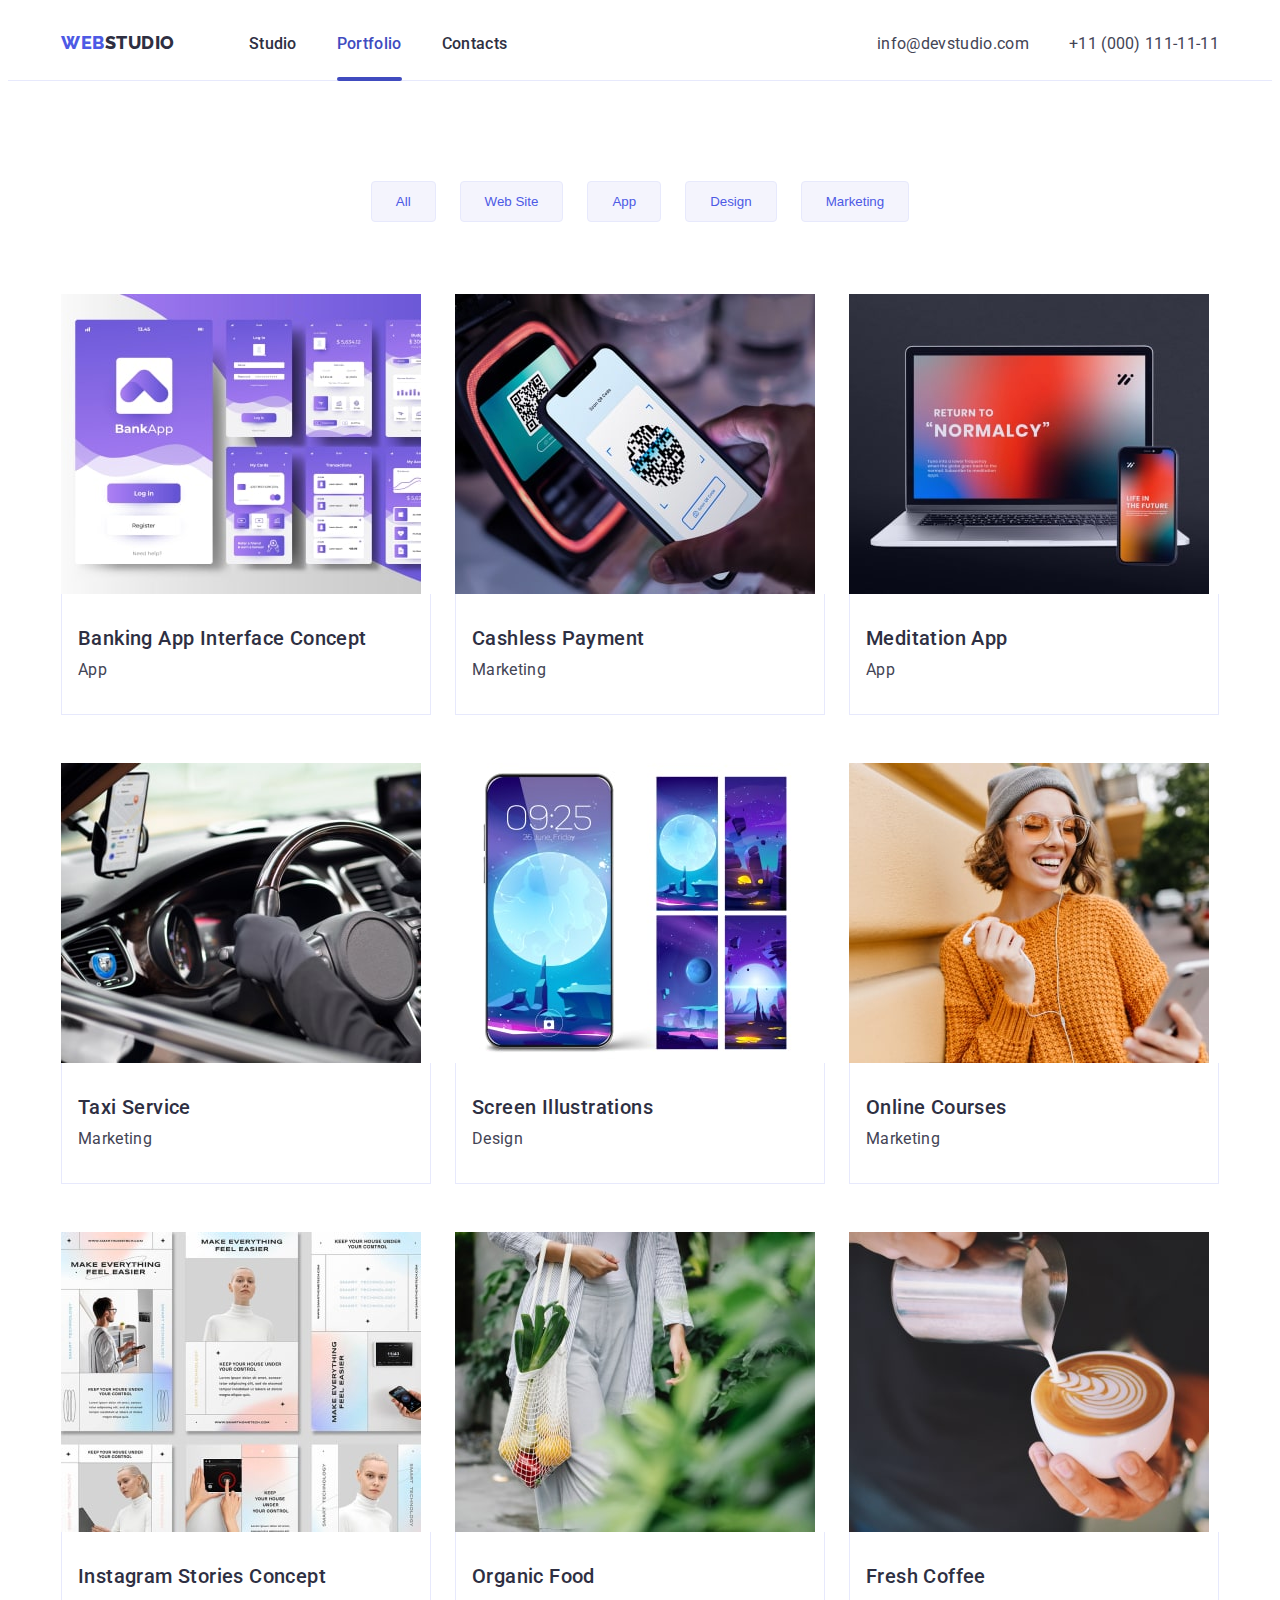
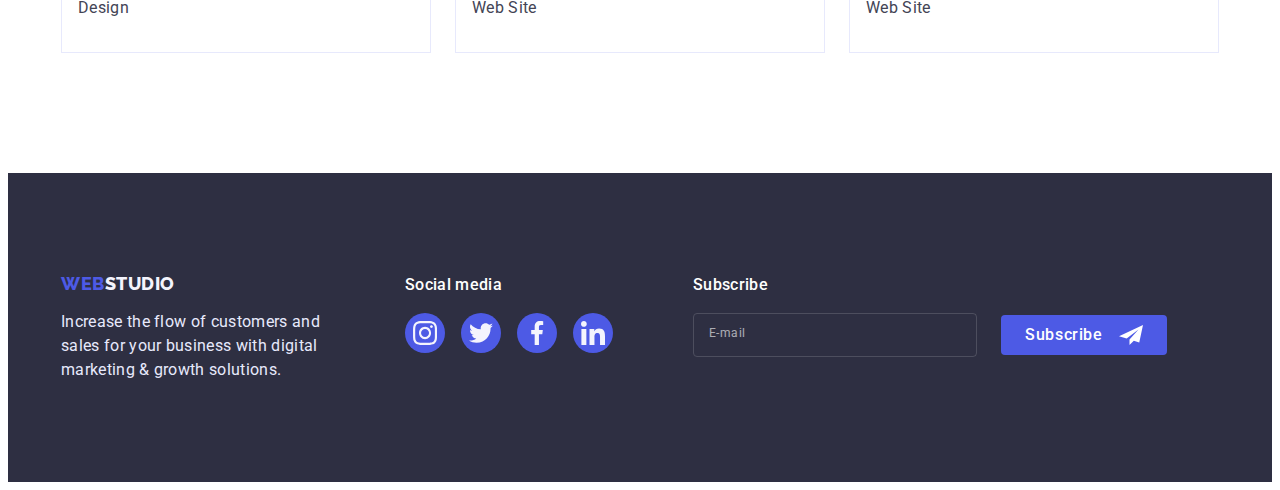
==== commit 5674ae17: "version 2" ====
--- a/portfolio.html
+++ b/portfolio.html
@@ -304,7 +304,6 @@
                     src="./images/mob/portfolio/p1-mob.jpg"
                     alt="Cashless Payment"
                   />
-
                   </picture>
                   <p class="exemple-cover-text">
                     14 Stylish and User-Friendly App Design
@@ -355,7 +354,6 @@
                     src="./images/mob/portfolio/p2-mob.jpg"
                     alt="Cashless Payment"
                   />
-
                   </picture>
 
                   <p class="exemple-cover-text">
@@ -407,7 +405,6 @@
                     src="./images/mob/portfolio/p3-mob.jpg"
                     alt="Cashless Payment"
                   />
-
                   </picture>
 
                   <p class="exemple-cover-text">
@@ -459,7 +456,6 @@
                     src="./images/mob/portfolio/p4-mob.jpg"
                     alt="Cashless Payment"
                   />
-
                   </picture>
 
                   <p class="exemple-cover-text">
@@ -511,7 +507,6 @@
                     src="./images/mob/portfolio/p5-mob.jpg"
                     alt="Cashless Payment"
                   />
-
                   </picture>
 
                   <p class="exemple-cover-text">
@@ -563,7 +558,6 @@
                     src="./images/mob/portfolio/p6-mob.jpg"
                     alt="Cashless Payment"
                   />
-
                   </picture>
 
                   <p class="exemple-cover-text">
@@ -615,7 +609,6 @@
                     src="./images/mob/portfolio/p7-mob.jpg"
                     alt="Cashless Payment"
                   />
-
                   </picture>
 
                   <p class="exemple-cover-text">
@@ -667,7 +660,6 @@
                     src="./images/mob/portfolio/p8-mob.jpg"
                     alt="Cashless Payment"
                   />
-
                   </picture>
 
                   <p class="exemple-cover-text">
@@ -720,7 +712,6 @@
                       alt="Cashless Payment"
                     />
                   </picture>
-
                   <p class="exemple-cover-text">
                     14 Stylish and User-Friendly App Design
                     Concepts · Task Manager App · Calorie
--- a/css/styles.css
+++ b/css/styles.css
@@ -224,7 +224,7 @@
 
 /* -----------------------------HERO------------------------------------- */
 .hero {
-  max-width: 428px;
+  max-width: 767px;
   height: 432px;
   margin: 0 auto;
   background-color: var(--color-navy-blue);
@@ -262,19 +262,20 @@
 
 /* -----------------------------SECTION1 OPTION------------------------------------- */
 .option-item:not(:last-child) {
-  padding: 0 0 72px;
+  margin: 0 0 72px;
 }
 .option-icon-wrap {
   display: none;
 }
 .option-subtitle {
-  font-weight: 500;
+  font-weight: 700;
   font-size: 36px;
   line-height: 1.11;
   text-align: center;
   letter-spacing: 0.02em;
   text-transform: capitalize;
   color: var(--color-navy-blue);
+  margin-bottom: 8px;
 }
 .option-text {
   font-weight: 500;
@@ -357,11 +358,11 @@
   height: 100%;
   padding: 16px 40px;
   border-radius: 4px;
-  border: 1px solid var(--color-slate);
+  border: 1px solid var(--color-light-slate);
   display: flex;
   align-items: center;
   justify-content: center;
-  color: var(--color-slate);
+  color: var(--color-light-slate);
 }
 .customer-icon {
   width: 110px;
@@ -608,11 +609,12 @@
   margin-bottom: 48px;
 }
 .filters-btn {
+  text-align: center;
+  color: var(--color-iris);
+  background: var(--color-cloud);
   border: 1px solid var(--color-cornflower);
-  background: var(--color-cloud);
-  text-align: center;
-  color: var(--color-iris);
-  padding: 8px 16px;
+  border-radius: 4px;
+  padding: 12px 24px;
   transition: color var(--transition),
     background-color var(--transition),
     border var(--transition), box-shadow var(--transition);
@@ -632,6 +634,10 @@
 }
 .exemple-item {
   width: 100%;
+  transition: box-shadow var(--transition);
+}
+.exemple-item:is(:hover, :focus) {
+  box-shadow: var(--box-shadow-card);
 }
 .exemple-link {
   display: block;
@@ -655,13 +661,9 @@
   color: var(--color-navy-blue);
   margin-bottom: 8px;
 }
-.exemple-text {  font-size: 16px;
+.exemple-text {
+  font-size: 16px;
   line-height: 1.5;
   letter-spacing: 0.02em;
   color: var(--color-slate);
 }
-
-/* 
-
-
-*/
--- a/css/media.css
+++ b/css/media.css
@@ -89,7 +89,7 @@
 
   /* --------------------HERO--------------------*/
   .hero {
-    max-width: 768px;
+    max-width: 100vw;
     height: 436px;
     background-image: linear-gradient(
         rgba(46, 47, 66, 0.7),
@@ -128,7 +128,7 @@
     width: calc((100% - 24px) / 2);
   }
   .option-item:not(:last-child) {
-    padding: 0;
+    margin: 0;
   }
   .option-subtitle {
     text-align: start;
@@ -163,12 +163,15 @@
   /* --------------------FOOTER--------------------*/
   .footer-container {
     display: flex;
+    flex-direction: column;
+    gap: 72px;
+  }
+  .footer-info-soc {
+    display: flex;
     flex-wrap: wrap;
-    align-items: flex-start;
-  }
-  .footer-info {
-    margin: 0 24px 72px 0;
-  }
+    gap: 24px;
+  }
+  .footer-info,
   .footer-soc {
     margin-bottom: 0;
   }
@@ -189,6 +192,9 @@
     width: 264px;
     margin: 0;
     margin-right: 24px;
+  }
+  .footer-subscribe-btn {
+    margin: 0;
   }
 
   /* --------------------MODAL--------------------*/
@@ -217,212 +223,11 @@
   .exemple-item {
     width: calc((100% - 24px) / 2);
   }
-}
-
-@media screen and (min-width: 1200px) {
-  .container {
-    width: 1158px;
-  }
-  .btn {
-    transition: background-color var(--transition);
-  }
-  .btn:is(:hover, :focus) {
-    background-color: var(--color-ocean);
-  }
-  .soc-link {
-    transition: background-color var(--transition);
-  }
-  .btn-close {
-    transition: background-color var(--transition),
-      border 250ms var(--transition);
-  }
-  .btn-close:is(:hover, :focus) {
-    background-color: var(--color-ocean);
-    border: 0px;
-  }
-
-  /* --------------------HEADER--------------------*/
-  .header-container {
-    padding: 24px 15px;
-  }
-  .header-nav {
-    display: flex;
-    gap: 74px;
-  }
-  .header-address {
-    margin-left: auto;
-  }
-  .header-address-list {
-    flex-direction: row;
-    gap: 40px;
-  }
-  .header-address-link {
-    font-size: 16px;
-    line-height: 1.5;
-    letter-spacing: 0.02em;
-  }
-
-  /* --------------------HERO--------------------*/
-  .hero {
-    max-width: 1440px;
-    height: 600px;
-    background-image: linear-gradient(
-        rgba(46, 47, 66, 0.7),
-        rgba(46, 47, 66, 0.7)
-      ),
-      url(../images/desktop/hero-bg-desktop.jpg);
-    padding: 188px 0;
-  }
-  @media (min-device-pixel-ratio: 2),
-    (min-resolution: 192dpi),
-    (min-resolution: 2dppx) {
-    .hero {
-      background-image: linear-gradient(
-          rgba(46, 47, 66, 0.7),
-          rgba(46, 47, 66, 0.7)
-        ),
-        url(../images/desktop/hero-bg-desktop@2x.jpg);
-    }
-  }
-  .hero-title {
-    margin: 0 auto 48px;
-  }
-
-  /* --------------------SECTION1--------------------*/
-  .option-list {
-    gap: 24px;
-    padding: 0;
-  }
-  .option-item {
-    width: calc((100% - 72px) / 4);
-  }
-  .option-icon-wrap {
-    width: 100%;
-    height: 112px;
-    border-radius: 4%;
-    background-color: var(--color-cloud);
-    display: flex;
-    align-items: center;
-    justify-content: center;
-    margin-bottom: 8px;
-  }
-  .option-text {
-    font-weight: 400;
-  }
-
-  /* --------------------SECTION2--------------------*/
-  .works {
-    display: block;
-    padding-top: 0;
-  }
-
-  .works-title {
-    font-size: 36px;
-    line-height: 1.11;
-    text-align: center;
-    letter-spacing: 0.02em;
-    text-transform: capitalize;
-    color: var(--color-navy-blue);
-    margin-bottom: 72px;
-  }
-  .works-list {
-    display: flex;
-    gap: 24px;
-  }
-
-  /* --------------------SECTION3--------------------*/
-  .team-list {
-    flex-wrap: nowrap;
-    gap: 24px;
-  }
-  .team-item {
-    width: calc((100%-72px) / 4);
-    transition: background-color var(--transition);
-  }
-
-  .team-soc-link:is(:hover, :focus) {
-    background-color: var(--color-ocean);
-  }
-
-  /* --------------------SECTION4--------------------*/
-  .customers-list {
-    gap: 24px;
-  }
-  .customer-item {
-    width: calc((100% - 120px) / 6);
-  }
-  .customer-link {
-    transition: color var(--transition),
-      border var(--transition);
-  }
-  .customer-link:is(:hover, :focus) {
-    color: var(--color-ocean);
-    border: 1px solid var(--color-ocean);
-  }
-
-  /* --------------------FOOTER--------------------*/
-  .footer {
-    padding: 100px 0;
-  }
-  .footer-info {
-    margin: 0 120px 0 0;
-  }
-  .footer-soc {
-    margin-right: 80px;
-  }
-  .footer-soc-link {
-    transition: background-color var(--transition);
-  }
-  .footer-soc-link:is(:hover, :focus) {
-    background-color: var(--color-green);
-  }
-  .footer-subscribe-btn {
-    transition: background-color var(--transition);
-  }
-  .footer-subscribe-btn:is(:hover, :focus) {
-    background-color: var(--color-ocean);
-  }
-  /* --------------------MODAL--------------------*/
-  .modal-input {
-    padding: 0 38px;
-    transition: border-color var(--transition);
-  }
-  .modal-input-icon {
-    transition: fill var(--transition);
-  }
-  .modal-input:focus {
-    border-color: var(--color-iris);
-  }
-  .modal-input:focus + .modal-input-icon {
-    fill: var(--color-iris);
-  }
-  /* --------------------PORTFOLIO--------------------*/
-  .portfolio {
-    padding: 100px 0 120px;
-  }
-  .filters-list {
-    margin-bottom: 72px;
-  }
-
-  /* --------------------PORTFOLIO EXEMPLE--------------------*/
-  .exemple-list {
-    gap: 48px 24px;
-  }
-  
-  .exemple-item {
-    width: calc((100% - 48px) / 3);
-  
-    transition: box-shadow var(--transition);
-  }
-  
-  .exemple-item:is(:hover, :focus) {
-    box-shadow: var(--box-shadow-card);
-  }
   .exemple-cover-wrap {
     position: relative;
   }
-  
   .exemple-cover-text {
+    display: block;
     position: absolute;
     top: 0;
     width: 100%;
@@ -434,16 +239,215 @@
     background-color: var(--color-iris);
     padding: 32px 40px;
     transform: translateY(100%);
-  
+
     transition: transform var(--transition);
   }
-  
   .exemple-link:is(:hover, :focus) .exemple-cover-text {
     transform: translateY(0);
   }
 }
 
-@media screen and (min-width: 768px) and (max-width: 1199px) {
+@media screen and (min-width: 1158px) {
+  .container {
+    width: 1158px;
+    padding: 0 15px;
+  }
+  .btn {
+    transition: background-color var(--transition);
+  }
+  .btn:is(:hover, :focus) {
+    background-color: var(--color-ocean);
+  }
+  .soc-link {
+    transition: background-color var(--transition);
+  }
+  .btn-close {
+    transition: background-color var(--transition),
+      border 250ms var(--transition);
+  }
+  .btn-close:is(:hover, :focus) {
+    background-color: var(--color-ocean);
+    border: 0px;
+  }
+
+  /* --------------------HEADER--------------------*/
+  .header-container {
+    padding: 24px 15px;
+  }
+  .header-nav {
+    display: flex;
+    gap: 74px;
+  }
+  .header-address {
+    margin-left: auto;
+  }
+  .header-address-list {
+    flex-direction: row;
+    gap: 40px;
+  }
+  .header-address-link {
+    font-size: 16px;
+    line-height: 1.5;
+    letter-spacing: 0.02em;
+  }
+
+  /* --------------------HERO--------------------*/
+  .hero {
+    max-width: 100wv;
+    height: 600px;
+    background-image: linear-gradient(
+        rgba(46, 47, 66, 0.7),
+        rgba(46, 47, 66, 0.7)
+      ),
+      url(../images/desktop/hero-bg-desktop.jpg);
+    padding: 188px 0;
+  }
+  @media (min-device-pixel-ratio: 2),
+    (min-resolution: 192dpi),
+    (min-resolution: 2dppx) {
+    .hero {
+      background-image: linear-gradient(
+          rgba(46, 47, 66, 0.7),
+          rgba(46, 47, 66, 0.7)
+        ),
+        url(../images/desktop/hero-bg-desktop@2x.jpg);
+    }
+  }
+  .hero-title {
+    margin: 0 auto 48px;
+  }
+
+  /* --------------------SECTION1--------------------*/
+  .option-list {
+    gap: 24px;
+  }
+  .option-item {
+    width: calc((100% - 72px) / 4);
+  }
+  .option-icon-wrap {
+    width: 100%;
+    height: 112px;
+    border-radius: 4%;
+    background-color: var(--color-cloud);
+    display: flex;
+    align-items: center;
+    justify-content: center;
+    margin-bottom: 8px;
+  }
+  .option-subtitle {
+    font-weight: 500;
+    font-size: 20px;
+    line-height: 1.2;
+  }
+  .option-text {
+    font-weight: 400;
+  }
+
+  /* --------------------SECTION2--------------------*/
+  .works {
+    display: block;
+    padding-top: 0;
+  }
+
+  .works-title {
+    font-size: 36px;
+    line-height: 1.11;
+    text-align: center;
+    letter-spacing: 0.02em;
+    text-transform: capitalize;
+    color: var(--color-navy-blue);
+    margin-bottom: 72px;
+  }
+  .works-list {
+    display: flex;
+    gap: 24px;
+  }
+
+  /* --------------------SECTION3--------------------*/
+  .team-list {
+    flex-wrap: nowrap;
+    gap: 24px;
+  }
+  .team-item {
+    width: calc((100%-72px) / 4);
+    transition: background-color var(--transition);
+  }
+
+  .team-soc-link:is(:hover, :focus) {
+    background-color: var(--color-ocean);
+  }
+
+  /* --------------------SECTION4--------------------*/
+  .customers-list {
+    gap: 24px;
+  }
+  .customer-item {
+    width: calc((100% - 120px) / 6);
+  }
+  .customer-link {
+    transition: color var(--transition),
+      border var(--transition);
+  }
+  .customer-link:is(:hover, :focus) {
+    color: var(--color-ocean);
+    border: 1px solid var(--color-ocean);
+  }
+
+  /* --------------------FOOTER--------------------*/
+  .footer {
+    padding: 100px 0;
+  }
+  .footer-container {
+    flex-direction: row;
+    gap: 80px;
+  }
+  .footer-info-soc {
+    gap: 120px;
+  }
+  .footer-soc-link {
+    transition: background-color var(--transition);
+  }
+  .footer-soc-link:is(:hover, :focus) {
+    background-color: var(--color-green);
+  }
+  .footer-subscribe-btn {
+    transition: background-color var(--transition);
+  }
+  .footer-subscribe-btn:is(:hover, :focus) {
+    background-color: var(--color-ocean);
+  }
+  /* --------------------MODAL--------------------*/
+  .modal-input {
+    padding: 0 38px;
+    transition: border-color var(--transition);
+  }
+  .modal-input-icon {
+    transition: fill var(--transition);
+  }
+  .modal-input:focus {
+    border-color: var(--color-iris);
+  }
+  .modal-input:focus + .modal-input-icon {
+    fill: var(--color-iris);
+  }
+  /* --------------------PORTFOLIO--------------------*/
+  .portfolio {
+    padding: 100px 0 120px;
+  }
+  .filters-list {
+    margin-bottom: 72px;
+  }
+
+  /* --------------------PORTFOLIO EXEMPLE--------------------*/
+  .exemple-list {
+    gap: 48px 24px;
+  }
+  .exemple-item {
+    width: calc((100% - 48px) / 3);
+  }
+}
+
+@media screen and (min-width: 768px) and (max-width: 1157px) {
   .narrow-container {
     padding: 0 108px;
   }
